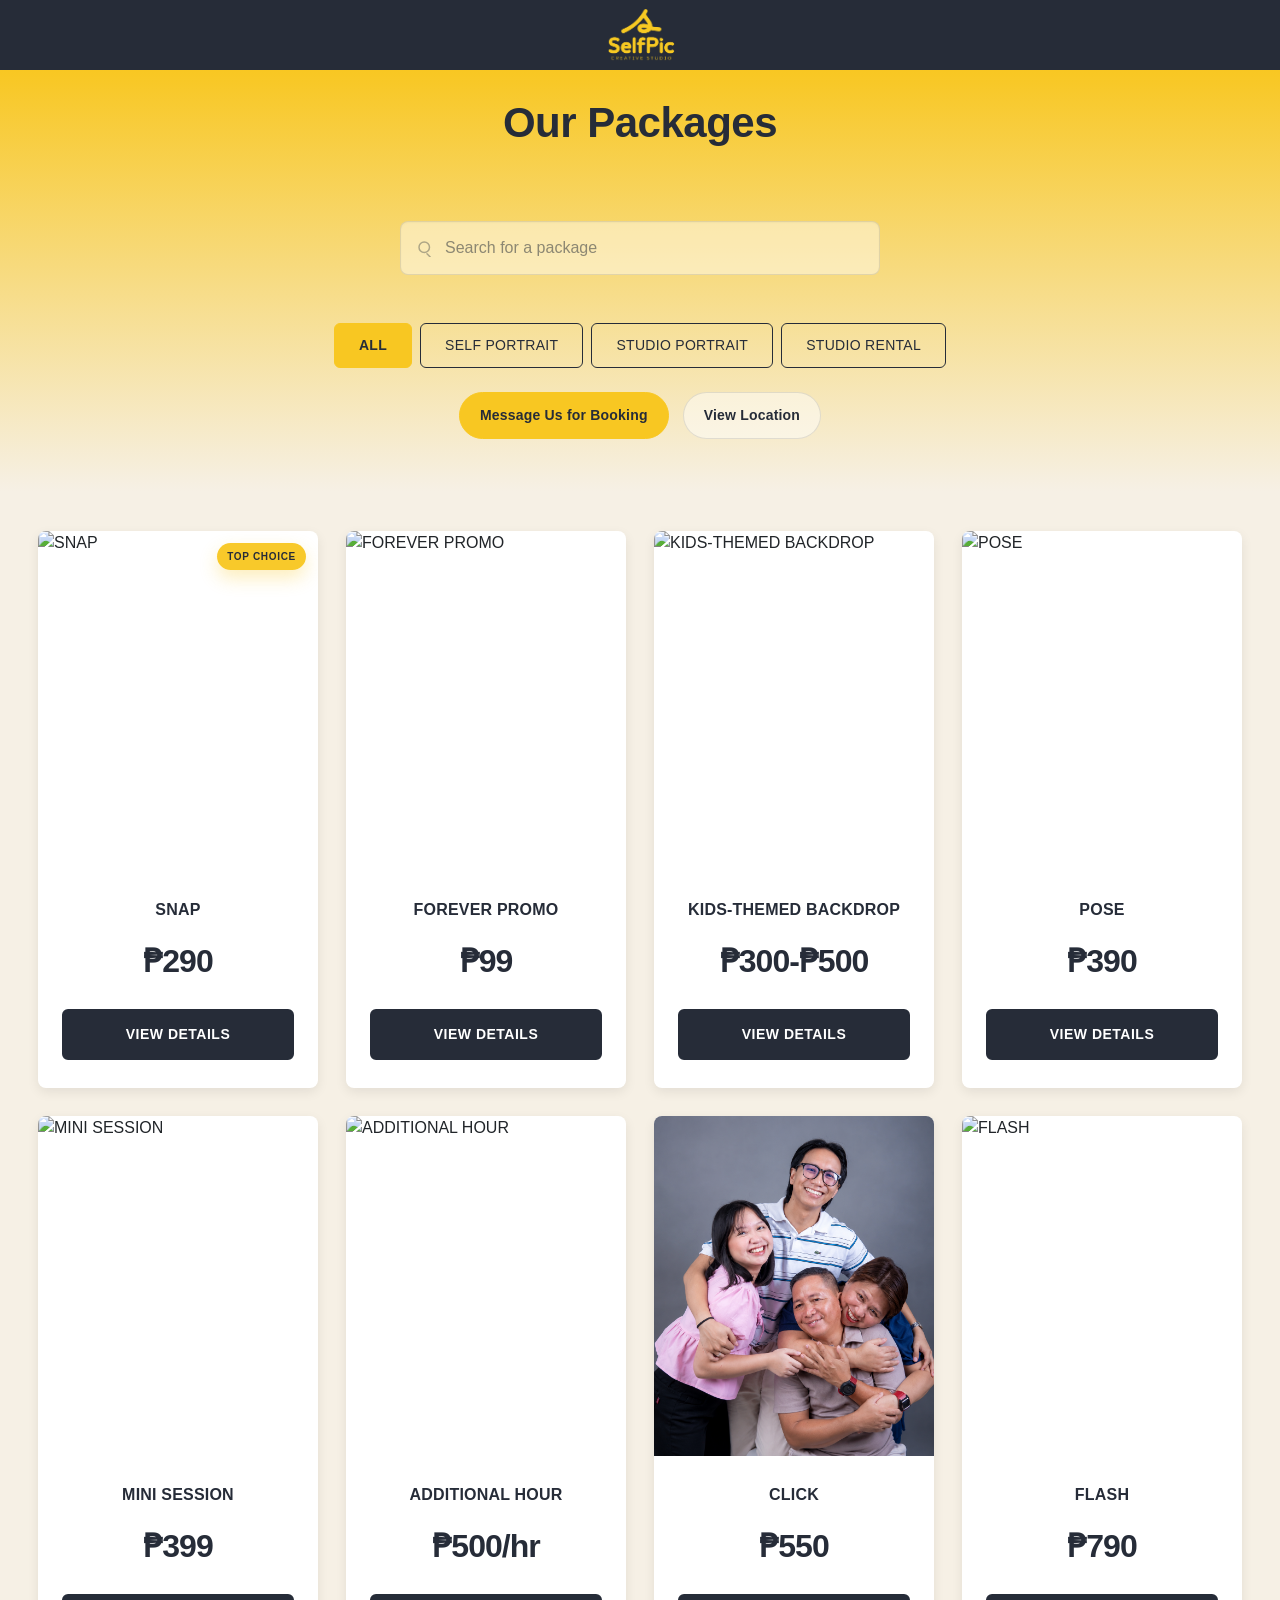
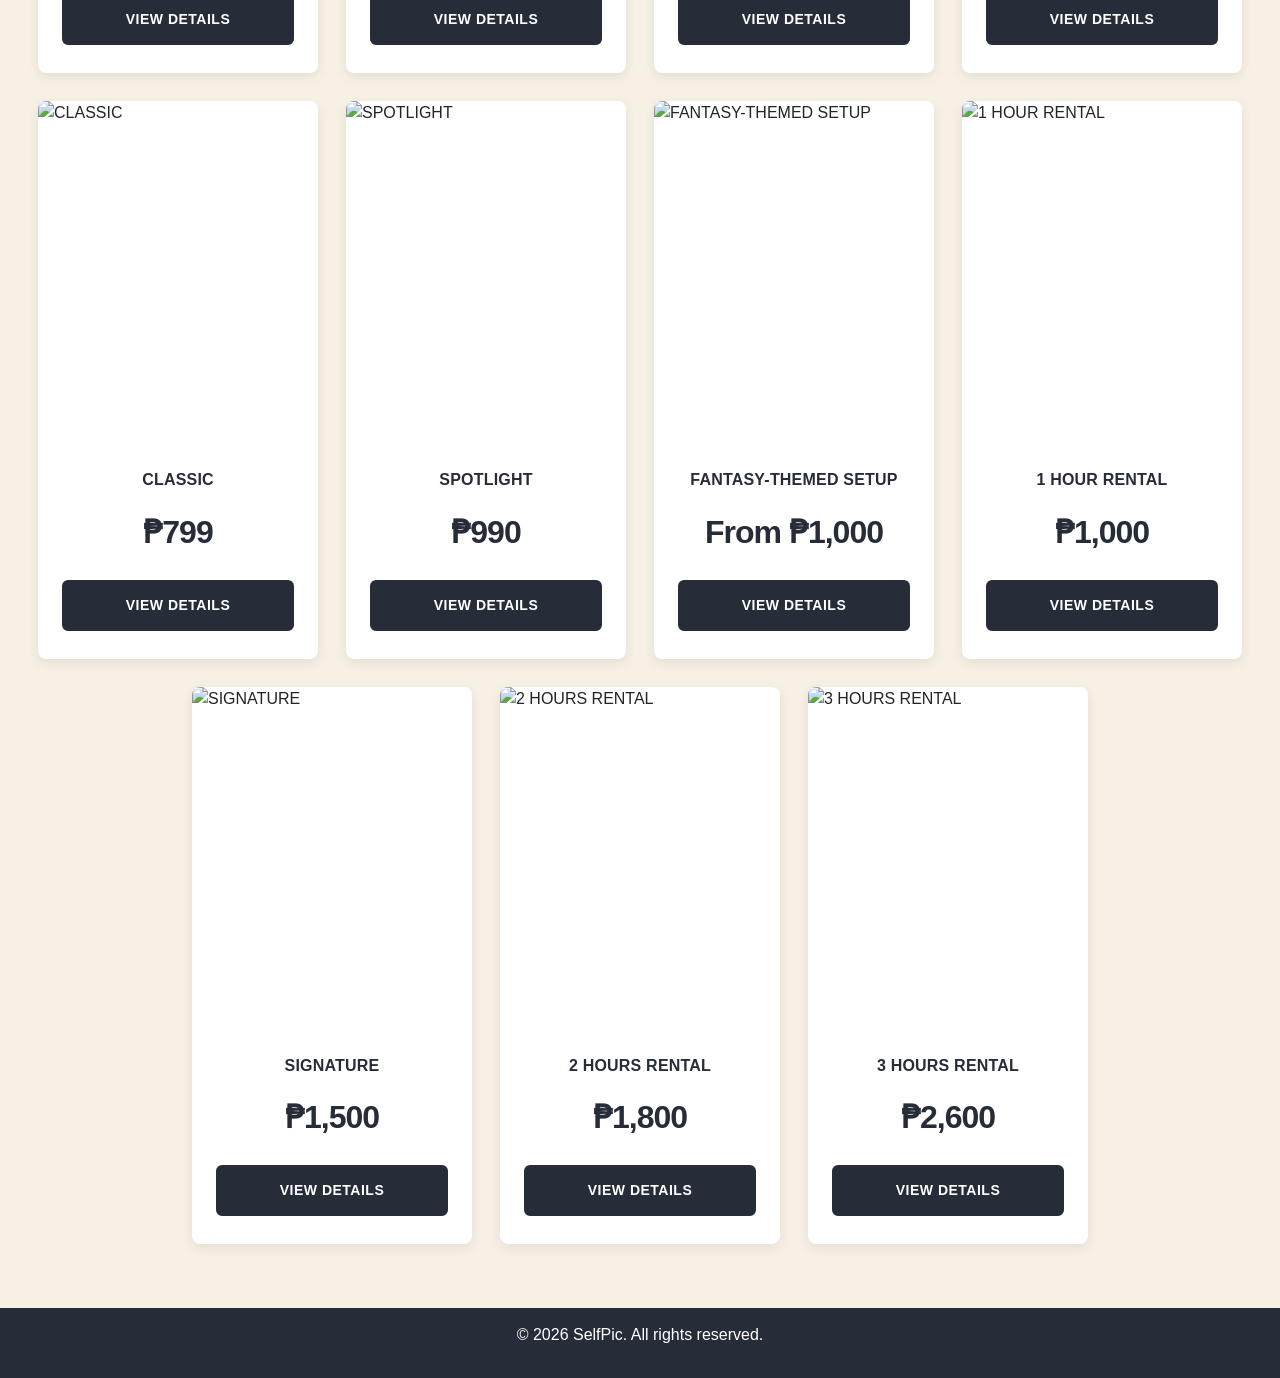
==== index.html @ b55adc79 "linking facebook for message" ====
<!doctype html>
<html lang="en">
  <head>
    <meta charset="utf-8" />
    <meta name="viewport" content="width=device-width, initial-scale=1" />
    <title>SelfPic Packages & Rates</title>
    <link
      href="https://cdn.jsdelivr.net/npm/bootstrap@5.3.8/dist/css/bootstrap.min.css"
      rel="stylesheet"
      integrity="sha384-sRIl4kxILFvY47J16cr9ZwB07vP4J8+LH7qKQnuqkuIAvNWLzeN8tE5YBujZqJLB"
      crossorigin="anonymous"
    />
    <link rel="stylesheet" href="styles.css" />
  </head>
  <body>
    <div class="pricing-page">
      <div class="pricing-header">
        <img src="assets/logo.png" alt="SelfPic" class="header-logo" />
      </div>
      <div class="hero">
        <div>
          <div class="pricing-intro">
            <h1>Our Packages</h1>
            <h4>Find session that's right for you</h4>
          </div>
          <div class="sticky-controls">
            <div class="pricing-search">
              <svg viewBox="0 0 24 24" aria-hidden="true">
                <path
                  d="M11 4a7 7 0 1 1 0 14a7 7 0 0 1 0-14zm8 20l-4.35-4.35"
                />
              </svg>
              <input
                type="text"
                id="searchInput"
                placeholder="Search for a package"
              />
            </div>

            <div class="selection-categories">
              <!-- Desktop category buttons -->
              <div
                class="buttons d-none d-lg-flex justify-content-center gap-2 flex-wrap"
              >
                <button class="category-btn active" data-category="all">
                  ALL
                </button>
                <button class="category-btn" data-category="selfPortrait">
                  Self Portrait
                </button>
                <button class="category-btn" data-category="studioPortrait">
                  Studio Portrait
                </button>
                <button class="category-btn" data-category="studioRental">
                  Studio Rental
                </button>
              </div>
              <!-- Mobile category dropdown -->
              <div class="d-lg-none w-75 mx-auto" style="margin-top: 20px">
                <select
                  class="form-select"
                  id="categorySelect"
                  aria-label="Select category"
                >
                  <option value="all">ALL</option>
                  <option value="selfPortrait">Self Portrait</option>
                  <option value="studioPortrait">Studio Portrait</option>
                  <option value="studioRental">Studio Rental</option>
                </select>
              </div>

              <div class="utility-actions" aria-label="Booking actions">
                <a
                  class="utility-btn utility-btn-primary"
                  href="#"
                  aria-label="Message us for booking"
                  id="bookingBtn"
                >
                  Message Us for Booking
                </a>
                <a
                  class="utility-btn utility-btn-secondary"
                  aria-label="View location"
                  data-bs-dismiss="modal"
                  id="locationBtn"
                >
                  View Location
                </a>
              </div>
            </div>
          </div>
        </div>
      </div>
    </div>

    <div class="container-fluid mt-0 mb-4 p-0">
      <div class="cards-container" id="cardsContainer">
        <article class="card" data-card-id="1" data-category="selfPortrait">
          <span class="popular-badge">Top Choice</span>
          <img
            src="https://www.shutterstock.com/image-photo/powerful-male-lion-stands-proudly-600nw-2630722023.jpg"
            class="card-img-top"
            alt="SNAP"
          />
          <div class="card-body">
            <h5 class="card-title">SNAP</h5>
            <div class="card-price">₱290</div>
            <button class="card-btn" type="button">View Details</button>
            <ul class="card-features d-none">
              <li>15-Minute Session</li>
              <li>1 Person</li>
              <li>Unlimited Shots</li>
              <li>15 Enhanced Digital Copies</li>
              <li>1 Backdrop Color</li>
              <li>Access to Available Props</li>
              <li>1 pc 4R Print</li>
            </ul>
            <div class="card-extra d-none">
              <div class="detail-block">
                <h6>Add-ons</h6>
                <ul>
                  <li>Additional 10 Minutes — ₱100</li>
                  <li>Additional Person — ₱100 per person</li>
                  <li>Additional Backdrop Color — ₱150</li>
                  <li>Studio Creative Set-up — ₱200</li>
                </ul>
              </div>
              <div class="detail-block">
                <h6>Take All Enhanced Digital Copies</h6>
                <ul>
                  <li>50–100 Photos — ₱200</li>
                  <li>101–200 Photos — ₱300</li>
                  <li>201–300 Photos — ₱400</li>
                  <li>300+ Photos — ₱500</li>
                </ul>
              </div>
            </div>
          </div>
        </article>
        <article class="card" data-card-id="2" data-category="selfPortrait">
          <img src="assets/POSE.jpg" class="card-img-top" alt="POSE" />
          <div class="card-body">
            <h5 class="card-title">POSE</h5>
            <div class="card-price">₱390</div>
            <button class="card-btn" type="button">View Details</button>
            <ul class="card-features d-none">
              <li>15-Minute Session</li>
              <li>1–2 Persons</li>
              <li>Unlimited Shots</li>
              <li>15 Enhanced Digital Copies</li>
              <li>1 Backdrop Color</li>
              <li>Access to Available Props</li>
              <li>2 pcs 4R Prints</li>
            </ul>
            <div class="card-extra d-none">
              <div class="detail-block">
                <h6>Add-ons</h6>
                <ul>
                  <li>Additional 10 Minutes — ₱100</li>
                  <li>Additional Person — ₱100 per person</li>
                  <li>Additional Backdrop Color — ₱150</li>
                  <li>Studio Creative Set-up — ₱200</li>
                </ul>
              </div>
              <div class="detail-block">
                <h6>Take All Enhanced Digital Copies</h6>
                <ul>
                  <li>50–100 Photos — ₱200</li>
                  <li>101–200 Photos — ₱300</li>
                  <li>201–300 Photos — ₱400</li>
                  <li>300+ Photos — ₱500</li>
                </ul>
              </div>
            </div>
          </div>
        </article>
        <article class="card" data-card-id="3" data-category="selfPortrait">
          <img src="assets/CLICK.png" class="card-img-top" alt="CLICK" />
          <div class="card-body">
            <h5 class="card-title">CLICK</h5>
            <div class="card-price">₱550</div>
            <button class="card-btn" type="button">View Details</button>
            <ul class="card-features d-none">
              <li>15-Minute Session</li>
              <li>3–4 Persons</li>
              <li>Unlimited Shots</li>
              <li>20 Enhanced Digital Copies</li>
              <li>1 Backdrop Color</li>
              <li>Access to Available Props</li>
              <li>2 pcs 4R Prints</li>
            </ul>
            <div class="card-extra d-none">
              <div class="detail-block">
                <h6>Add-ons</h6>
                <ul>
                  <li>Additional 10 Minutes — ₱100</li>
                  <li>Additional Person — ₱100 per person</li>
                  <li>Additional Backdrop Color — ₱150</li>
                  <li>Studio Creative Set-up — ₱200</li>
                </ul>
              </div>
              <div class="detail-block">
                <h6>Take All Enhanced Digital Copies</h6>
                <ul>
                  <li>50–100 Photos — ₱200</li>
                  <li>101–200 Photos — ₱300</li>
                  <li>201–300 Photos — ₱400</li>
                  <li>300+ Photos — ₱500</li>
                </ul>
              </div>
            </div>
          </div>
        </article>
        <article class="card" data-card-id="4" data-category="selfPortrait">
          <img src="assets/FLASH.jpg" class="card-img-top" alt="FLASH" />
          <div class="card-body">
            <h5 class="card-title">FLASH</h5>
            <div class="card-price">₱790</div>
            <button class="card-btn" type="button">View Details</button>
            <ul class="card-features d-none">
              <li>30-Minute Session</li>
              <li>5–6 Persons</li>
              <li>Unlimited Shots</li>
              <li>30 Enhanced Digital Copies</li>
              <li>1 Backdrop Color</li>
              <li>Access to Available Props</li>
              <li>4 pcs 4R Prints</li>
            </ul>
            <div class="card-extra d-none">
              <div class="detail-block">
                <h6>Add-ons</h6>
                <ul>
                  <li>Additional 10 Minutes — ₱100</li>
                  <li>Additional Person — ₱100 per person</li>
                  <li>Additional Backdrop Color — ₱150</li>
                  <li>Studio Creative Set-up — ₱200</li>
                </ul>
              </div>
              <div class="detail-block">
                <h6>Take All Enhanced Digital Copies</h6>
                <ul>
                  <li>50–100 Photos — ₱200</li>
                  <li>101–200 Photos — ₱300</li>
                  <li>201–300 Photos — ₱400</li>
                  <li>300+ Photos — ₱500</li>
                </ul>
              </div>
            </div>
          </div>
        </article>
        <article class="card" data-card-id="5" data-category="selfPortrait">
          <img
            src="assets/SPOTLIGHT.jpg"
            class="card-img-top"
            alt="SPOTLIGHT"
          />
          <div class="card-body">
            <h5 class="card-title">SPOTLIGHT</h5>
            <div class="card-price">₱990</div>
            <button class="card-btn" type="button">View Details</button>
            <ul class="card-features d-none">
              <li>30-Minute Session</li>
              <li>7–10 Persons</li>
              <li>Unlimited Shots</li>
              <li>30 Enhanced Digital Copies</li>
              <li>1 Backdrop Color</li>
              <li>Access to Available Props</li>
              <li>4 pcs 4R Prints</li>
            </ul>
            <div class="card-extra d-none">
              <div class="detail-block">
                <h6>Add-ons</h6>
                <ul>
                  <li>Additional 10 Minutes — ₱100</li>
                  <li>Additional Person — ₱100 per person</li>
                  <li>Additional Backdrop Color — ₱150</li>
                  <li>Studio Creative Set-up — ₱200</li>
                </ul>
              </div>
              <div class="detail-block">
                <h6>Take All Enhanced Digital Copies</h6>
                <ul>
                  <li>50–100 Photos — ₱200</li>
                  <li>101–200 Photos — ₱300</li>
                  <li>201–300 Photos — ₱400</li>
                  <li>300+ Photos — ₱500</li>
                </ul>
              </div>
            </div>
          </div>
        </article>
        <article class="card" data-card-id="6" data-category="selfPortrait">
          <img
            src="assets/FOREVERPROMO.jpg"
            class="card-img-top"
            alt="FOREVER PROMO"
          />
          <div class="card-body">
            <h5 class="card-title">FOREVER PROMO</h5>
            <div class="card-price">₱99</div>
            <button class="card-btn" type="button">View Details</button>
            <ul class="card-features d-none">
              <li>5-Minute Photo Session</li>
              <li>1 Person Only</li>
              <li>5 Enhanced Digital Copies</li>
              <li>Session time may be combined with friends.</li>
            </ul>
            <div class="card-extra d-none">
              <div class="detail-block">
                <h6>Take All Enhanced Photos (Forever Promo)</h6>
                <ul>
                  <li>1–2 Persons — ₱100</li>
                  <li>3–4 Persons — ₱200</li>
                  <li>5–7 Persons — ₱300</li>
                  <li>8–10 Persons — ₱500</li>
                </ul>
              </div>
            </div>
          </div>
        </article>
        <article class="card" data-card-id="7" data-category="studioPortrait">
          <img src="assets/MINI3.jpg" class="card-img-top" alt="MINI SESSION" />
          <div class="card-body">
            <h5 class="card-title">MINI SESSION</h5>
            <div class="card-price">₱399</div>
            <button class="card-btn" type="button">View Details</button>
            <ul class="card-features d-none">
              <li>30-Minute Studio Session</li>
              <li>Up to 3 Persons</li>
              <li>Professional Photographer</li>
              <li>15 Enhanced Digital Photos</li>
              <li>1 Plain Backdrop Color</li>
              <li>(Themed backdrops available for kids.)</li>
              <li>2 pcs 4R Prints</li>
            </ul>
            <div class="card-extra d-none">
              <div class="detail-block">
                <h6>Add-ons</h6>
                <ul>
                  <li>Additional Person — ₱100/person</li>
                  <li>Additional 10 Minutes — ₱200</li>
                  <li>Additional Plain Backdrop — ₱100</li>
                </ul>
              </div>
              <div class="detail-block">
                <h6>Take All Enhanced Digital Copies</h6>
                <ul>
                  <li>Mini Session - 200</li>
                  <li>Classic Session — ₱300</li>
                  <li>Signature Session — ₱500</li>
                  <li>
                    All enhanced digital copies will be delivered via Google
                    Drive.
                  </li>
                </ul>
              </div>
            </div>
          </div>
        </article>
        <article class="card" data-card-id="8" data-category="studioPortrait">
          <img src="assets/CLASSIC.jpg" class="card-img-top" alt="CLASSIC" />
          <div class="card-body">
            <h5 class="card-title">CLASSIC</h5>
            <div class="card-price">₱799</div>
            <button class="card-btn" type="button">View Details</button>
            <ul class="card-features d-none">
              <li>30-Minute Studio Session</li>
              <li>Up to 5 Persons</li>
              <li>Professional Photographer</li>
              <li>30 Enhanced Digital Photos</li>
              <li>1 Plain Backdrop Color</li>
              <li>(Themed backdrops available for kids.)</li>
              <li>2 pcs 4R Prints</li>
            </ul>
            <div class="card-extra d-none">
              <div class="detail-block">
                <h6>Add-ons</h6>
                <ul>
                  <li>Additional Person — ₱100/person</li>
                  <li>Additional 10 Minutes — ₱200</li>
                  <li>Additional Plain Backdrop — ₱100</li>
                </ul>
              </div>
              <div class="detail-block">
                <h6>Take All Enhanced Digital Copies</h6>
                <ul>
                  <li>Mini Session - 200</li>
                  <li>Classic Session — ₱300</li>
                  <li>Signature Session — ₱500</li>
                  <li>
                    All enhanced digital copies will be delivered via Google
                    Drive.
                  </li>
                </ul>
              </div>
            </div>
          </div>
        </article>
        <article class="card" data-card-id="9" data-category="studioPortrait">
          <img
            src="assets/SIGNATURE.jpg"
            class="card-img-top"
            alt="SIGNATURE"
          />
          <div class="card-body">
            <h5 class="card-title">SIGNATURE</h5>
            <div class="card-price">₱1,500</div>
            <button class="card-btn" type="button">View Details</button>
            <ul class="card-features d-none">
              <li>60-Minute Studio Session</li>
              <li>Up to 10 Persons</li>
              <li>Professional Photographer</li>
              <li>50 Enhanced Digital Photos</li>
              <li>1 Plain Backdrop Color</li>
              <li>4 pcs 4R Prints</li>
            </ul>
            <div class="card-extra d-none">
              <div class="detail-block">
                <h6>Add-ons</h6>
                <ul>
                  <li>Additional Person — ₱100/person</li>
                  <li>Additional 10 Minutes — ₱200</li>
                  <li>Additional Plain Backdrop — ₱100</li>
                </ul>
              </div>
              <div class="detail-block">
                <h6>Take All Enhanced Digital Copies</h6>
                <ul>
                  <li>Mini Session - 200</li>
                  <li>Classic Session — ₱300</li>
                  <li>Signature Session — ₱500</li>
                  <li>
                    All enhanced digital copies will be delivered via Google
                    Drive.
                  </li>
                </ul>
              </div>
            </div>
          </div>
        </article>
        <article class="card" data-card-id="10" data-category="studioPortrait">
          <img
            src="assets/KIDDIE2.jpg"
            class="card-img-top"
            alt="KIDS-THEMED BACKDROP"
          />
          <div class="card-body">
            <h5 class="card-title">KIDS-THEMED BACKDROP</h5>
            <div class="card-price">₱300-₱500</div>
            <button class="card-btn" type="button">View Details</button>
            <ul class="card-features d-none">
              <li>Creative themed setup</li>
              <li>Perfect for kids</li>
              <li>Reservation required</li>
              <li>1-2 weeks notice needed</li>
              <li>Elevate your session</li>
            </ul>
            <div class="card-extra d-none">
              <div class="detail-block">
                <h6>CREATIVE SETUPS</h6>
                <ul>
                  <li>Reservation required 1–2 weeks before your session.</li>
                </ul>
              </div>
              <div class="detail-block">
                <h6>PHOTO DELIVERY</h6>
                <ul>
                  <li>Mini &amp; Classic Sessions: 1–2 Days</li>
                  <li>Rush photo delivery is not available.</li>
                </ul>
              </div>
            </div>
          </div>
        </article>
        <article class="card" data-card-id="11" data-category="studioPortrait">
          <img
            src="assets/fantasy.jpg"
            class="card-img-top"
            alt="FANTASY-THEMED SETUP"
          />
          <div class="card-body">
            <h5 class="card-title">FANTASY-THEMED SETUP</h5>
            <div class="card-price">From ₱1,000</div>
            <button class="card-btn" type="button">View Details</button>
            <ul class="card-features d-none">
              <li>Custom creative setup</li>
              <li>Bring your mood board</li>
              <li>Professional styling</li>
              <li>Bring your vision to life</li>
            </ul>
            <div class="card-extra d-none">
              <div class="detail-block">
                <h6>CREATIVE SETUPS</h6>
                <ul>
                  <li>
                    Send us your inspiration or mood board, and we'll help bring
                    your vision to life.
                  </li>
                  <li>
                    Hair &amp; Makeup Artist (HMUA) recommendations are
                    available upon request.
                  </li>
                </ul>
              </div>
              <div class="detail-block">
                <h6>PHOTO DELIVERY</h6>
                <ul>
                  <li>Signature Session: 2–3 Days</li>
                  <li>Rush photo delivery is not available.</li>
                </ul>
              </div>
            </div>
          </div>
        </article>
        <article class="card" data-card-id="12" data-category="studioRental">
          <img
            src="https://www.shutterstock.com/image-photo/powerful-male-lion-stands-proudly-600nw-2630722023.jpg"
            class="card-img-top"
            alt="1 HOUR RENTAL"
          />
          <div class="card-body">
            <h5 class="card-title">1 HOUR RENTAL</h5>
            <div class="card-price">₱1,000</div>
            <button class="card-btn" type="button">View Details</button>
            <ul class="card-features d-none">
              <li>Camera included</li>
              <li>Basic Studio Lights</li>
              <li>Available Props</li>
              <li>Plain Backdrops</li>
              <li>Perfect for beginners</li>
            </ul>
          </div>
        </article>
        <article class="card" data-card-id="13" data-category="studioRental">
          <img
            src="https://www.shutterstock.com/image-photo/powerful-male-lion-stands-proudly-600nw-2630722023.jpg"
            class="card-img-top"
            alt="2 HOURS RENTAL"
          />
          <div class="card-body">
            <h5 class="card-title">2 HOURS RENTAL</h5>
            <div class="card-price">₱1,800</div>
            <button class="card-btn" type="button">View Details</button>
            <ul class="card-features d-none">
              <li>Camera included</li>
              <li>Basic Studio Lights</li>
              <li>Available Props</li>
              <li>Plain Backdrops</li>
              <li>Extended time</li>
            </ul>
          </div>
        </article>
        <article class="card" data-card-id="14" data-category="studioRental">
          <img
            src="https://www.shutterstock.com/image-photo/powerful-male-lion-stands-proudly-600nw-2630722023.jpg"
            class="card-img-top"
            alt="3 HOURS RENTAL"
          />
          <div class="card-body">
            <h5 class="card-title">3 HOURS RENTAL</h5>
            <div class="card-price">₱2,600</div>
            <button class="card-btn" type="button">View Details</button>
            <ul class="card-features d-none">
              <li>Camera included</li>
              <li>Basic Studio Lights</li>
              <li>Available Props</li>
              <li>Plain Backdrops</li>
              <li>Maximum flexibility</li>
            </ul>
          </div>
        </article>
        <article class="card" data-card-id="15" data-category="studioRental">
          <img
            src="https://www.shutterstock.com/image-photo/powerful-male-lion-stands-proudly-600nw-2630722023.jpg"
            class="card-img-top"
            alt="ADDITIONAL HOUR"
          />
          <div class="card-body">
            <h5 class="card-title">ADDITIONAL HOUR</h5>
            <div class="card-price">₱500/hr</div>
            <button class="card-btn" type="button">View Details</button>
            <ul class="card-features d-none">
              <li>Add more time</li>
              <li>Camera included</li>
              <li>Studio Lights</li>
              <li>Props &amp; Backdrops</li>
              <li>Per hour rate</li>
            </ul>
          </div>
        </article>
      </div>
      <div class="no-results" id="noResults" style="display: none">
        No packages found matching your search.
      </div>
    </div>

    <!-- Details Modal -->
    <div class="modal fade" id="detailsModal" tabindex="-1">
      <div
        class="modal-dialog modal-xl modal-dialog-centered modal-fullscreen-sm-down"
      >
        <div class="modal-content">
          <div class="modal-header">
            <h5 class="modal-title" id="modalTitle"></h5>
          </div>
          <div class="modal-body">
            <div class="details-price" id="modalPrice"></div>
            <div class="detail-block">
              <h6>Package Includes:</h6>
              <ul id="modalFeatures"></ul>
            </div>
            <div id="modalAdditionalInfo" class="details-extra"></div>
          </div>
          <div class="modal-footer">
            <button
              type="button"
              class="btn btn-secondary modal-close-btn"
              data-bs-dismiss="modal"
            >
              Close
            </button>
          </div>
        </div>
      </div>
    </div>

    <!-- Booking Important Modal -->
    <div class="modal fade" id="bookingImportantModal" tabindex="-1">
      <div class="modal-dialog modal-dialog-centered">
        <div class="modal-content">
          <div class="modal-header">
            <h5 class="modal-title">IMPORTANT NOTICE</h5>
          </div>
          <div class="modal-body">
            <div id="bookingImportantText" class="important-message"></div>
          </div>
          <div class="modal-footer">
            <button
              type="button"
              class="btn btn-secondary modal-close-btn"
              data-bs-dismiss="modal"
              id="bookingContinueBtn"
            >
              Continue
            </button>
          </div>
        </div>
      </div>
    </div>
    <div class="d-none" id="bookingMessages">
      <div
        data-booking-category="selfPortrait"
        data-booking-label="Self Portrait"
      >
        <ul>
          <li>
            All digital photos are professionally enhanced using Adobe
            Lightroom.
          </li>
          <li>
            Photos will be delivered via Google Drive on the same day, no later
            than 10:00 PM.
          </li>
          <li>
            Rush Release: Add ₱200 for expedited photo delivery (subject to
            availability).
          </li>
        </ul>
      </div>
      <div
        data-booking-category="studioPortrait"
        data-booking-label="Studio Portrait"
      >
        <ul>
          <li>
            All enhanced digital copies will be delivered via Google Drive (1-2
            Days).
          </li>
        </ul>
      </div>
      <div
        data-booking-category="studioRental"
        data-booking-label="Studio Rental"
      >
        <ul>
          <li>
            Please bring your own USB flash drive for the transfer of your soft
            copies after the session.
          </li>
          <li>
            Ensure your flash drive has enough available storage before your
            scheduled rental.
          </li>
        </ul>
      </div>
    </div>
    <footer
      class="footer"
      style="background-color: #262c38; padding: 15px; margin-top: 10px"
    >
      <div class="container text-center text-white">
        <p>&copy; 2026 SelfPic. All rights reserved.</p>
      </div>
    </footer>
    <script
      src="https://cdn.jsdelivr.net/npm/bootstrap@5.3.8/dist/js/bootstrap.bundle.min.js"
      integrity="sha384-FKyoEForCGlyvwx9Hj09JcYn3nv7wiPVlz7YYwJrWVcXK/BmnVDxM+D2scQbITxI"
      crossorigin="anonymous"
    ></script>
    <script src="script.js"></script>
  </body>
</html>
---- styles.css ----
* {
  font-family: "Promo test", sans-serif;
}

body {
  background-color: #f6f0e5;
  color: #262c38;
  animation: pageLoad 0.8s ease-out;
}

@keyframes pageLoad {
  from {
    opacity: 0;
    transform: translateY(10px);
  }

  to {
    opacity: 1;
    transform: translateY(0);
  }
}

/* ================== HEADER ================== */

.header-logo {
  height: 70px;
  width: auto;
  display: block;
  margin: 0 auto;
}
.pricing-header {
  background-color: #262c38;
  color: white;
  text-align: center;
  font-size: 24px;
  font-weight: 600;
  letter-spacing: 0.5px;
  box-shadow: 0 2px 8px rgba(0, 0, 0, 0.08);
  animation: fadeDown 0.7s ease-out;
}

.pricing-header span {
  color: #f8c722;
  font-weight: 700;
}

/* ================== HERO SECTION ================== */
.hero {
  background: linear-gradient(to bottom, #f8c722 0%, #f6f0e5 100%);
  padding: 28px 20px 52px;
}

.hero > div {
  width: 100%;
  max-width: 1100px;
  margin-inline: auto;
}

/* ================== PRICING INTRO ================== */
.pricing-intro {
  text-align: center;
  margin-bottom: 34px;
  animation: fadeUp 0.7s ease-out 0.15s both;
}

.pricing-intro h1 {
  font-size: 42px;
  font-weight: 700;
  color: #262c38;
  margin-bottom: 12px;
  letter-spacing: -0.5px;
}

.pricing-intro h4 {
  font-size: 16px;
  font-weight: 400;
  color: #666;
  letter-spacing: 0.3px;
  margin: 0;
  display: inline-block;
  overflow: hidden;
  white-space: nowrap;
  width: 0;
  animation: typing 7s steps(34, end) 0.85s infinite;
}

@keyframes typing {
  0% {
    width: 0;
  }
  40% {
    width: 100%;
  }
  70% {
    width: 100%;
  }
  100% {
    width: 0;
  }
}

/* ================== SEARCH BAR ================== */
.sticky-controls {
  position: sticky;
  top: 0;
  z-index: 20;
  background: transparent;
  backdrop-filter: none;
  -webkit-backdrop-filter: none;
  padding: 0;
}

.pricing-search {
  max-width: 480px;
  margin: 0 auto 48px;
  display: flex;
  justify-content: center;
  position: relative;
  width: 100%;
}

.pricing-search input {
  width: 100%;
  box-sizing: border-box;
  padding: 14px 20px 14px 44px;
  font-size: 16px;
  border: 1px solid rgba(38, 44, 56, 0.12);
  border-radius: 8px;
  background: rgba(255, 255, 255, 0.45);
  color: #262c38;
  transition: all 200ms ease;
  box-shadow: inset 0 1px 2px rgba(38, 44, 56, 0.04);
}

.pricing-search svg {
  position: absolute;
  left: 16px;
  top: 50%;
  transform: translateY(-50%);
  width: 18px;
  height: 18px;
  color: rgba(38, 44, 56, 0.45);
  pointer-events: none;
  opacity: 0.8;
}

.pricing-search svg path {
  stroke: currentColor;
  fill: none;
  stroke-width: 2;
  stroke-linecap: round;
  stroke-linejoin: round;
}

.pricing-search input::placeholder {
  color: rgba(38, 44, 56, 0.52);
}

.pricing-search input:focus {
  outline: none;
  border-color: #f8c722;
  box-shadow: 0 2px 8px rgba(248, 199, 34, 0.15);
  background-color: #fffbf3;
}

/* ================== CATEGORY NAVIGATION ================== */
.selection-categories {
  margin-top: 0;
  display: flex;
  flex-direction: column;
  align-items: center;
}

.buttons {
  display: flex;
  gap: 12px;
  flex-wrap: wrap;
  justify-content: center;
  width: fit-content;
}

.category-btn {
  padding: 11px 24px;
  border: 1.5px solid #262c38;
  background-color: transparent;
  color: #262c38;
  border-radius: 6px;
  cursor: pointer;
  transition: all 200ms ease;
  font-weight: 500;
  font-size: 14px;
  letter-spacing: 0.3px;
  text-transform: uppercase;
}

.category-btn:hover {
  background-color: #f8c722;
  border-color: #f8c722;
  color: #262c38;
}

.category-btn.active {
  background-color: #f8c722;
  border-color: #f8c722;
  color: #262c38;
  font-weight: 600;
}

.utility-actions {
  display: flex;
  justify-content: center;
  gap: 14px;
  flex-wrap: wrap;
  margin-top: 24px;
}

.utility-btn {
  display: inline-flex;
  align-items: center;
  justify-content: center;
  min-height: 46px;
  padding: 12px 20px;
  border-radius: 999px;
  border: 1px solid rgba(38, 44, 56, 0.12);
  font-size: 14px;
  font-weight: 600;
  letter-spacing: 0.2px;
  text-decoration: none;
  transition: all 200ms ease;
}

.utility-btn:hover {
  transform: translateY(-2px);
  box-shadow: 0 10px 18px rgba(38, 44, 56, 0.08);
}

.utility-btn-primary {
  background-color: #f8c722;
  color: #262c38;
  border-color: #f8c722;
}

.utility-btn-secondary {
  background-color: rgba(255, 255, 255, 0.48);
  color: #262c38;
}

/* Mobile dropdown */
.form-select {
  padding: 12px 16px;
  border: 1.5px solid #262c38;
  border-radius: 6px;
  background-color: white;
  color: #262c38;
  font-weight: 500;
  font-size: 14px;
  cursor: pointer;
  transition: all 200ms ease;
}

.form-select:focus {
  outline: none;
  border-color: #f8c722;
  box-shadow: 0 2px 8px rgba(248, 199, 34, 0.15);
}

/* ================== CARDS CONTAINER ================== */
.cards-container {
  display: flex;
  justify-content: center;
  flex-wrap: wrap;
  gap: 28px;
  padding: 40px 20px;
  scroll-snap-type: x proximity;
}

.cards-container.filtered-single {
  justify-content: center;
}

/* ================== CARDS ================== */
.card {
  position: relative;
  width: 280px;
  background-color: white;
  border: none;
  border-radius: 8px;
  overflow: hidden;
  box-shadow: 0 4px 12px rgba(0, 0, 0, 0.08);
  transition: all 300ms cubic-bezier(0.4, 0, 0.2, 1);
  display: flex;
  flex-direction: column;
  scroll-snap-align: start;
}

.popular-badge {
  position: absolute;
  top: 12px;
  right: 12px;
  z-index: 2;
  display: inline-flex;
  align-items: center;
  justify-content: center;
  padding: 6px 10px;
  border-radius: 999px;
  background: rgba(248, 199, 34, 0.96);
  color: #262c38;
  font-size: 10px;
  font-weight: 700;
  letter-spacing: 0.7px;
  text-transform: uppercase;
  box-shadow: 0 8px 18px rgba(248, 199, 34, 0.3);
}

.card:hover {
  transform: translateY(-8px);
  box-shadow: 0 12px 24px rgba(0, 0, 0, 0.12);
}

.card-img-top {
  width: 100%;
  height: 340px;
  object-fit: cover;
  display: block;
  transition: transform 300ms ease;
}

.card:hover .card-img-top {
  transform: scale(1.03);
}

.card-body {
  padding: 28px 24px;
  display: flex;
  flex-direction: column;
  flex-grow: 1;
}

.card-title {
  text-align: center;
  font-weight: 600;
  font-size: 16px;
  color: #262c38;
  margin-bottom: 16px;
  line-height: 1.4;
  letter-spacing: 0.2px;
}

.card-price {
  text-align: center;
  color: #262c38;
  font-size: 32px;
  font-weight: 700;
  margin-bottom: 24px;
  letter-spacing: -1px;
}

.card-btn {
  background-color: #262c38;
  border: 2px solid #262c38;
  color: white;
  padding: 13px 24px;
  border-radius: 6px;
  cursor: pointer;
  font-weight: 600;
  font-size: 14px;
  transition: all 200ms ease;
  margin-top: auto;
  text-transform: uppercase;
  letter-spacing: 0.5px;
}

.card-btn:hover {
  background-color: #f8c722;
  border-color: #f8c722;
  color: #262c38;
  transform: translateY(-2px);
}

.card-btn:active {
  transform: translateY(0);
}

/* ================== NO RESULTS ================== */
.no-results {
  text-align: center;
  padding: 80px 20px;
  font-size: 18px;
  color: #999;
  width: 100%;
}

/* ================== MODAL STYLES ================== */
.modal-header {
  background-color: #262c38;
  border-bottom: 2px solid #f8c722;
  padding: 24px;
}

.modal-title {
  color: white;
  font-weight: 700;
  font-size: 24px;
  letter-spacing: -0.5px;
}

.btn-close-white {
  filter: brightness(0) invert(1);
}

.modal-body {
  max-height: 60vh;
  overflow-y: auto;
  padding: 32px;
  background-color: #fcf7e7;
}

.detail-block {
  margin-top: 20px;
}

.detail-block:first-of-type {
  margin-top: 0;
}

.modal-body ul {
  list-style-type: none;
  padding-left: 0;
  margin: 0;
}

.modal-body li {
  margin-bottom: 12px;
  padding-left: 20px;
  position: relative;
  color: #333;
  line-height: 1.6;
}

.modal-body li:before {
  content: "•";
  position: absolute;
  left: 0;
  color: #f8c722;
  font-weight: 700;
  font-size: 18px;
}

.details-price {
  color: #262c38;
  font-size: 36px;
  font-weight: 700;
  margin: 0 0 24px 0;
  letter-spacing: -1px;
}

.details-extra {
  display: grid;
  gap: 18px;
  margin-top: 26px;
}

.modal-body h6 {
  color: #262c38;
  font-weight: 700;
  font-size: 14px;
  text-transform: uppercase;
  letter-spacing: 0.5px;
  margin: 0 0 16px 0;
}

.modal-footer {
  background-color: white;
  border-top: 1px solid #e0d5c0;
  padding: 20px;
  display: flex;
  justify-content: center;
  align-items: center;
}

.important-message {
  padding: 8px 0;
}

.important-box {
  background: rgba(248, 199, 34, 0.09);
  border: 1px solid rgba(248, 199, 34, 0.35);
  border-radius: 12px;
  padding: 20px 18px;
  margin-bottom: 16px;
}

.important-box:last-child {
  margin-bottom: 0;
}

.important-title {
  color: #262c38;
  font-size: 14px;
  font-weight: 700;
  letter-spacing: 0.5px;
  text-transform: uppercase;
  margin-bottom: 12px;
}

.important-category {
  color: #262c38;
  font-size: 15px;
  font-weight: 700;
  margin-bottom: 12px;
}

.important-box ul {
  list-style-type: none;
  padding-left: 0;
  margin: 0;
}

.important-box li {
  position: relative;
  padding-left: 18px;
  color: #262c38;
  line-height: 1.7;
  margin-bottom: 10px;
}

.important-box li:last-child {
  margin-bottom: 0;
}

.important-box li::before {
  content: "•";
  position: absolute;
  left: 0;
  color: #f8c722;
  font-weight: 700;
  font-size: 18px;
}

.modal-close-btn {
  width: 100%;
  max-width: 100%;
  padding: 14px 24px;
  border-radius: 8px;
  font-weight: 600;
  min-height: 52px;
}

@media (max-width: 767px) {
  .modal-footer {
    padding: 16px;
  }

  .modal-close-btn {
    width: 100%;
    min-height: 54px;
    font-size: 1rem;
  }
}

.btn-secondary {
  background-color: #262c38;
  border-color: #262c38;
  font-weight: 600;
}

.btn-secondary:hover {
  background-color: #f8c722;
  border-color: #f8c722;
  color: #262c38;
}

.modal-dialog {
  max-width: 1100px;
}

@media (max-width: 767px) {
  .modal-dialog {
    margin: 0;
    max-width: 100%;
    width: 100%;
    height: 100%;
  }

  .modal-content {
    border-radius: 0;
    min-height: 100vh;
  }

  .modal-footer {
    padding-bottom: 24px;
  }
}

/* ================== Smooth animation  ================== */
@keyframes fadeDown {
  from {
    opacity: 0;
    transform: translateY(-15px);
  }

  to {
    opacity: 1;
    transform: translateY(0);
  }
}

@keyframes fadeUp {
  from {
    opacity: 0;
    transform: translateY(20px);
  }

  to {
    opacity: 1;
    transform: translateY(0);
  }
}

/* ================== RESPONSIVE DESIGN ================== */
@media (max-width: 1200px) {
  .card {
    width: 280px;
  }

  .pricing-intro h1 {
    font-size: 36px;
  }
}

@media (max-width: 991px) {
  .hero {
    padding: 28px 20px 52px;
  }

  .pricing-intro h1 {
    font-size: 32px;
  }

  .buttons {
    display: none;
  }

  .card {
    width: 100%;
    max-width: 300px;
    flex-shrink: 0;
    scroll-snap-align: start;
  }

  .cards-container {
    gap: 24px;
    padding: 32px 16px;
    overflow-x: auto;
    overflow-y: hidden;
    scroll-behavior: smooth;
    -webkit-overflow-scrolling: touch;
    justify-content: flex-start;
    width: 100%;
    flex-wrap: nowrap;
    scroll-snap-type: x proximity;
  }

  .cards-container::-webkit-scrollbar {
    height: 6px;
  }

  .cards-container::-webkit-scrollbar-track {
    background: rgba(0, 0, 0, 0.05);
    border-radius: 10px;
  }

  .cards-container::-webkit-scrollbar-thumb {
    background: #262c38;
    border-radius: 10px;
  }

  .cards-container::-webkit-scrollbar-thumb:hover {
    background: #f8c722;
  }
}

@media (max-width: 480px) {
  .pricing-header {
    padding: 24px 16px;
    font-size: 28px;
  }

  .hero {
    padding: 40px 18px;
  }

  .pricing-intro h1 {
    font-size: 28px;
    margin-bottom: 8px;
  }

  .pricing-intro h4 {
    font-size: 14px;
  }

  .pricing-search {
    margin: 0 auto 24px;
  }

  .pricing-search input {
    font-size: 14px;
    padding: 12px 16px 12px 44px;
  }

  .d-lg-none.w-75.mx-auto {
    margin-top: 8px !important;
  }

  .utility-actions {
    flex-direction: column;
    align-items: stretch;
    width: 100%;
    max-width: 360px;
    margin: 22px auto 0;
  }

  .utility-btn {
    width: 100%;
  }

  .card {
    width: 280px;
    max-width: 280px;
    flex-shrink: 0;
  }

  .cards-container {
    gap: 20px;
    padding: 24px 12px;
  }

  .card-body {
    padding: 24px 20px;
  }

  .card-img-top {
    height: 300px;
  }

  .modal-body {
    padding: 24px;
  }
}
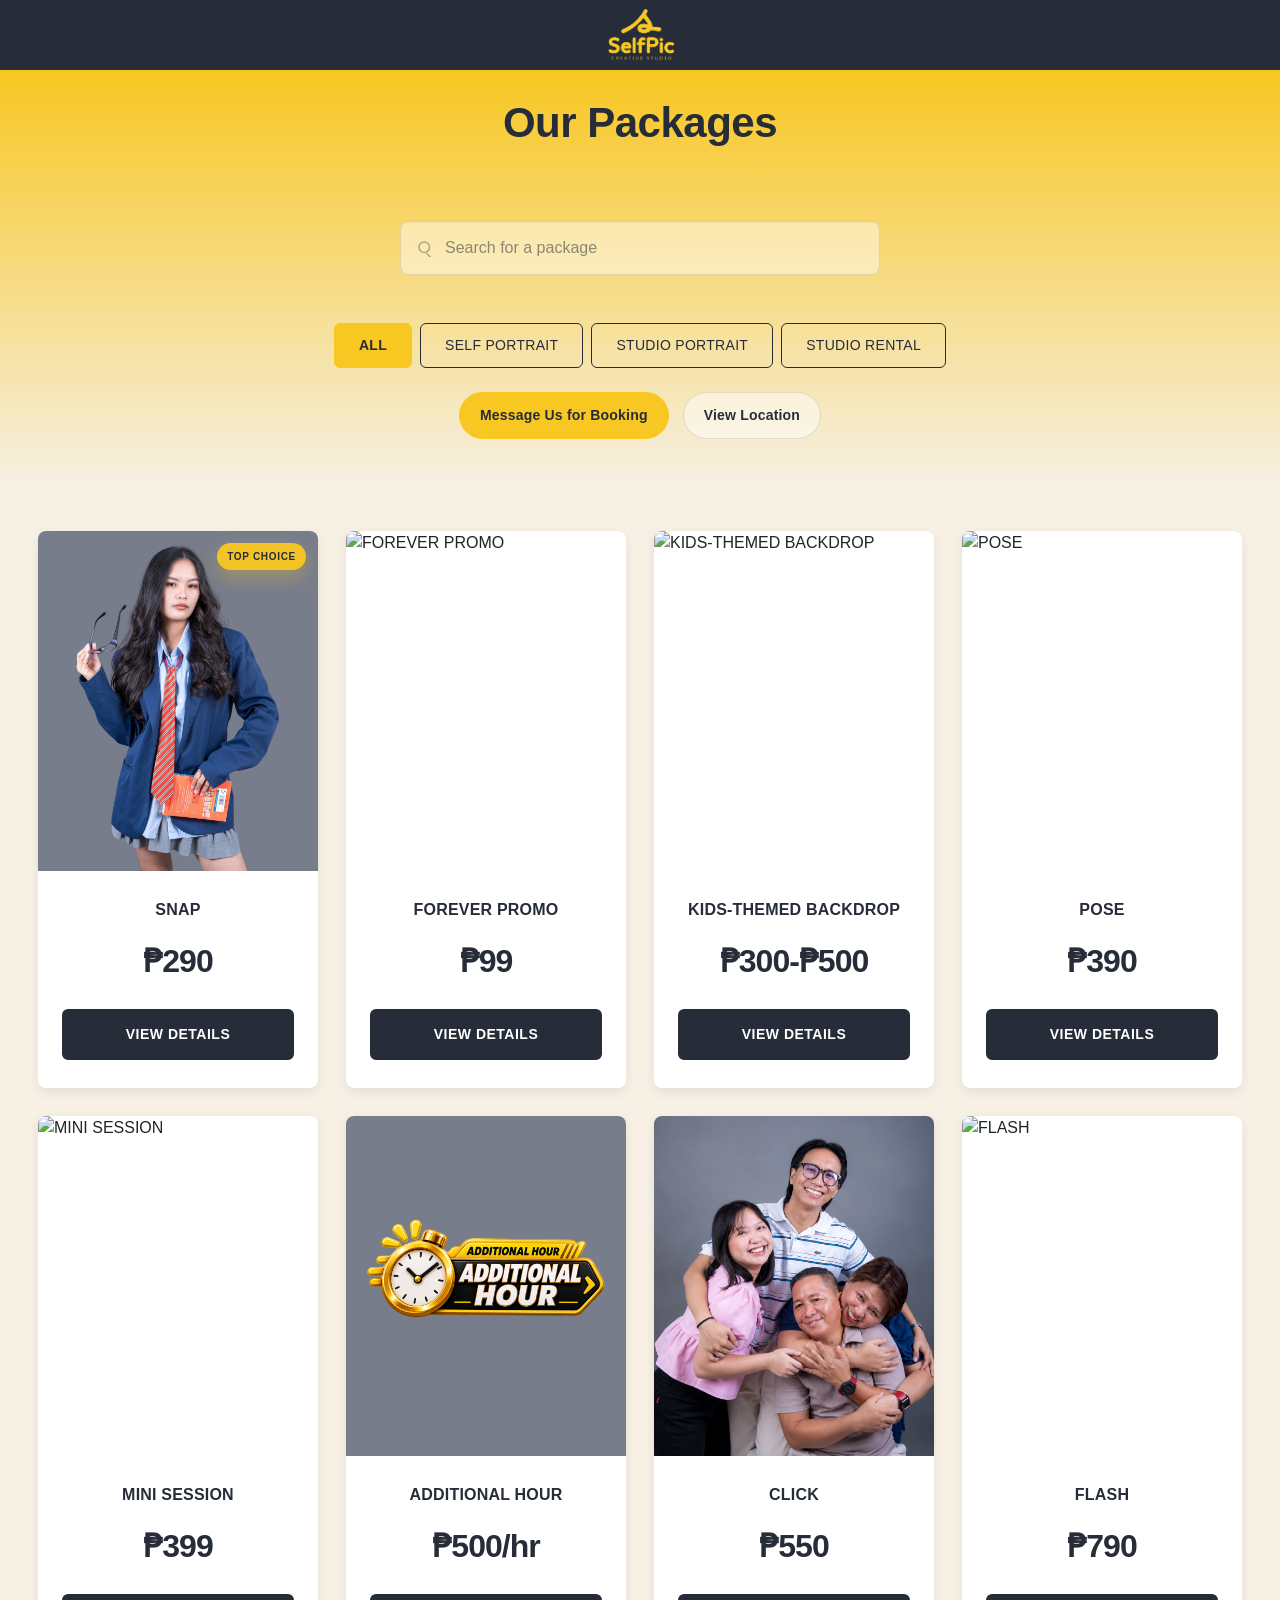
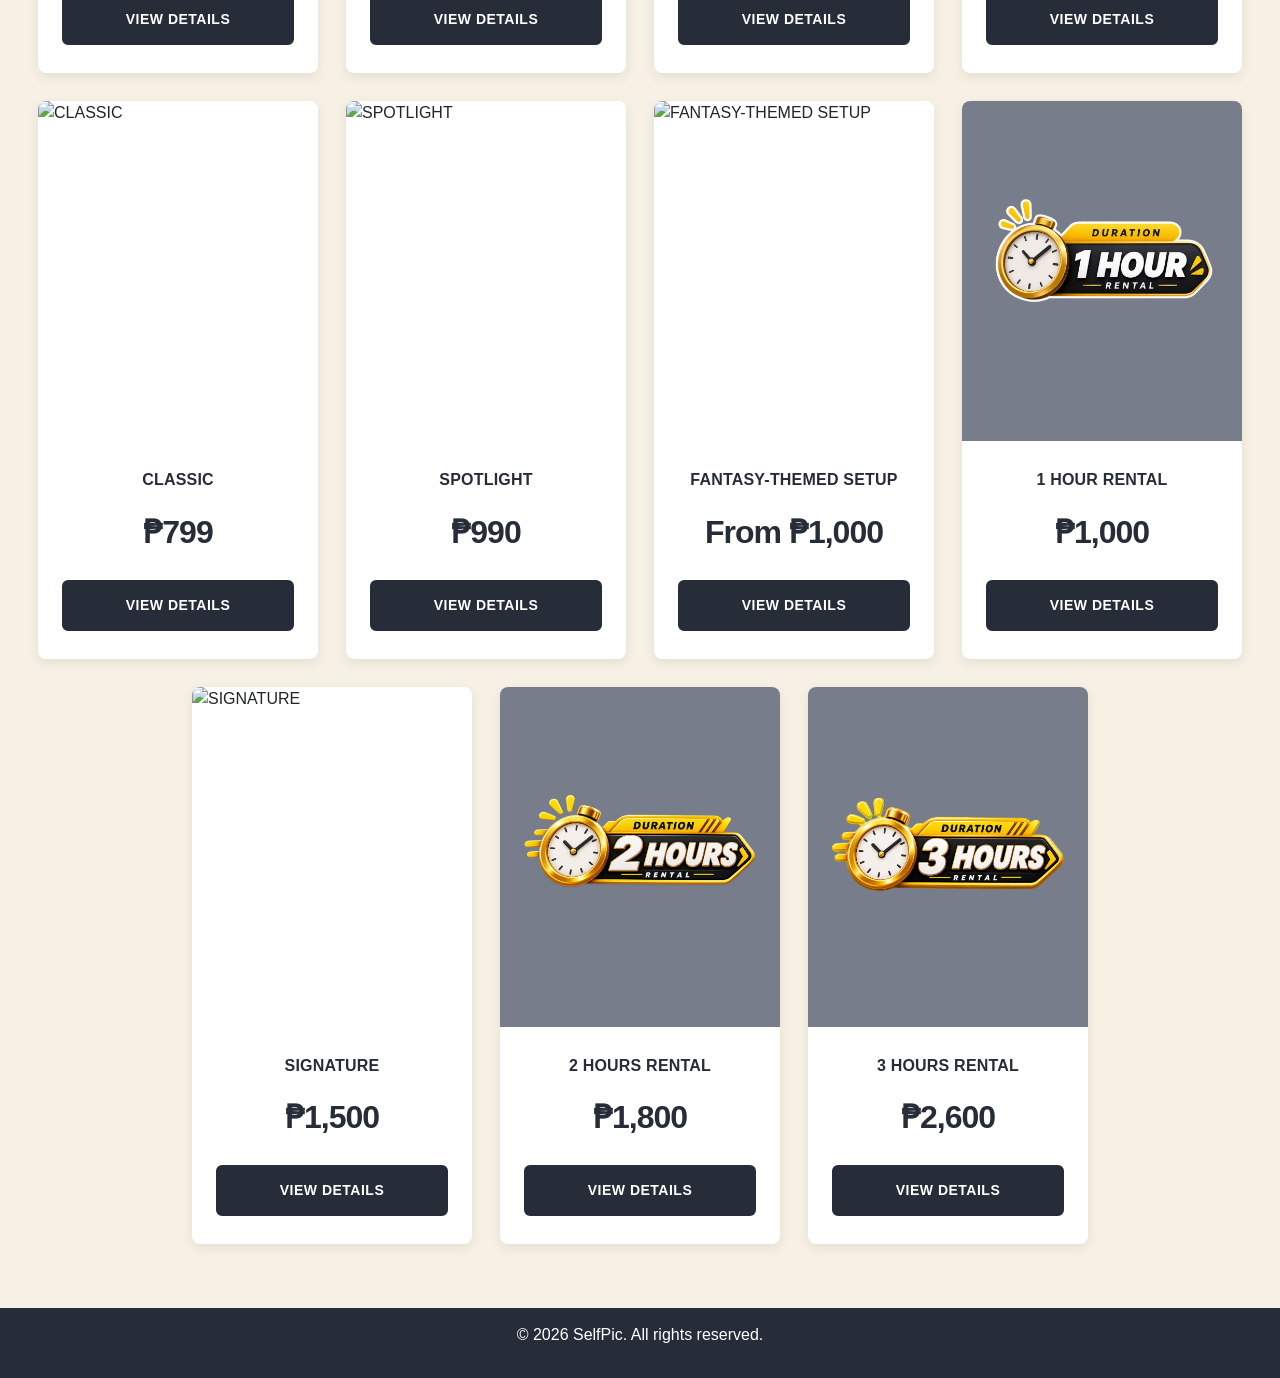
==== commit b4342bfa: "adding all img" ====
--- a/index.html
+++ b/index.html
@@ -97,11 +97,7 @@
       <div class="cards-container" id="cardsContainer">
         <article class="card" data-card-id="1" data-category="selfPortrait">
           <span class="popular-badge">Top Choice</span>
-          <img
-            src="https://www.shutterstock.com/image-photo/powerful-male-lion-stands-proudly-600nw-2630722023.jpg"
-            class="card-img-top"
-            alt="SNAP"
-          />
+          <img src="assets/snap.png" class="card-img-top" alt="SNAP" />
           <div class="card-body">
             <h5 class="card-title">SNAP</h5>
             <div class="card-price">₱290</div>
@@ -514,7 +510,7 @@
         </article>
         <article class="card" data-card-id="12" data-category="studioRental">
           <img
-            src="https://www.shutterstock.com/image-photo/powerful-male-lion-stands-proudly-600nw-2630722023.jpg"
+            src="assets/1hour.png"
             class="card-img-top"
             alt="1 HOUR RENTAL"
           />
@@ -533,7 +529,7 @@
         </article>
         <article class="card" data-card-id="13" data-category="studioRental">
           <img
-            src="https://www.shutterstock.com/image-photo/powerful-male-lion-stands-proudly-600nw-2630722023.jpg"
+            src="assets/2hours.png"
             class="card-img-top"
             alt="2 HOURS RENTAL"
           />
@@ -552,7 +548,7 @@
         </article>
         <article class="card" data-card-id="14" data-category="studioRental">
           <img
-            src="https://www.shutterstock.com/image-photo/powerful-male-lion-stands-proudly-600nw-2630722023.jpg"
+            src="assets/3hours.png"
             class="card-img-top"
             alt="3 HOURS RENTAL"
           />
@@ -571,7 +567,7 @@
         </article>
         <article class="card" data-card-id="15" data-category="studioRental">
           <img
-            src="https://www.shutterstock.com/image-photo/powerful-male-lion-stands-proudly-600nw-2630722023.jpg"
+            src="assets/additionalHour.png"
             class="card-img-top"
             alt="ADDITIONAL HOUR"
           />
@@ -612,11 +608,7 @@
             <div id="modalAdditionalInfo" class="details-extra"></div>
           </div>
           <div class="modal-footer">
-            <button
-              type="button"
-              class="btn btn-secondary modal-close-btn"
-              data-bs-dismiss="modal"
-            >
+            <button type="button" class="btn btn-secondary modal-close-btn" x>
               Close
             </button>
           </div>
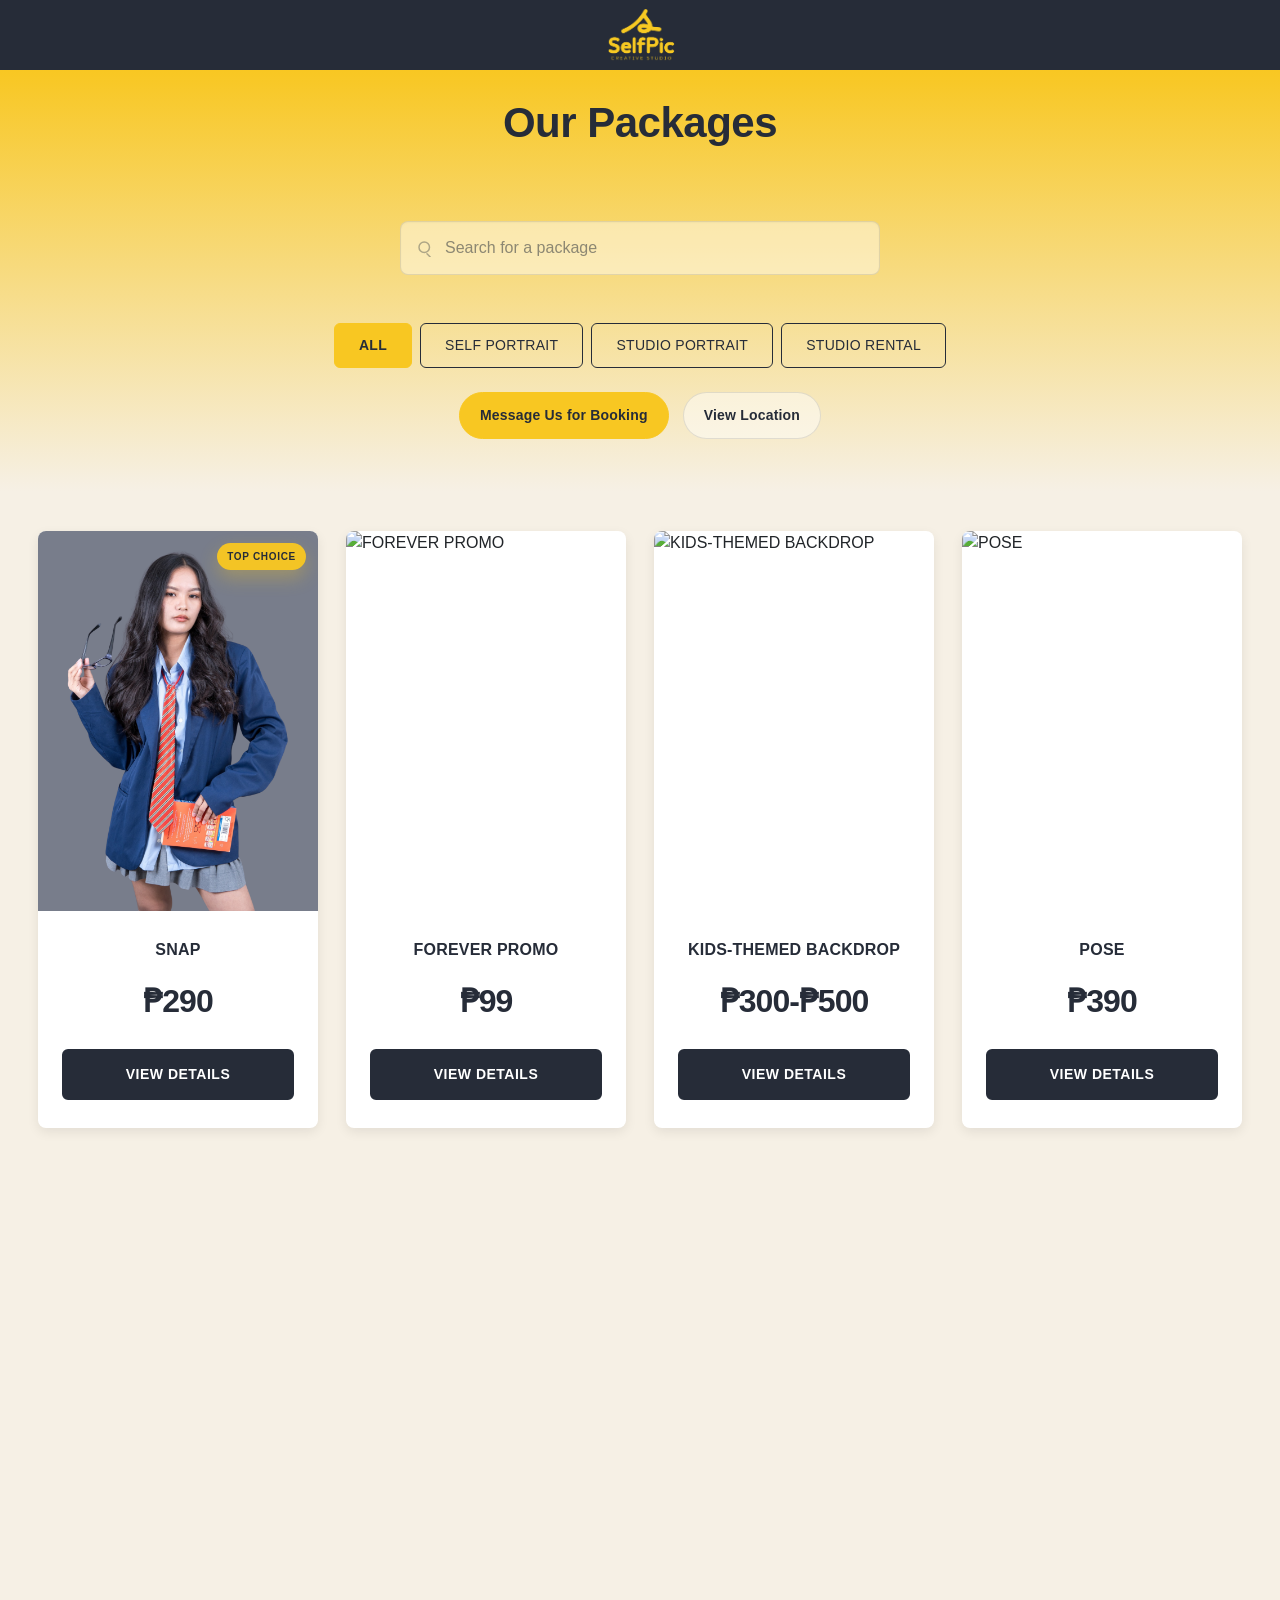
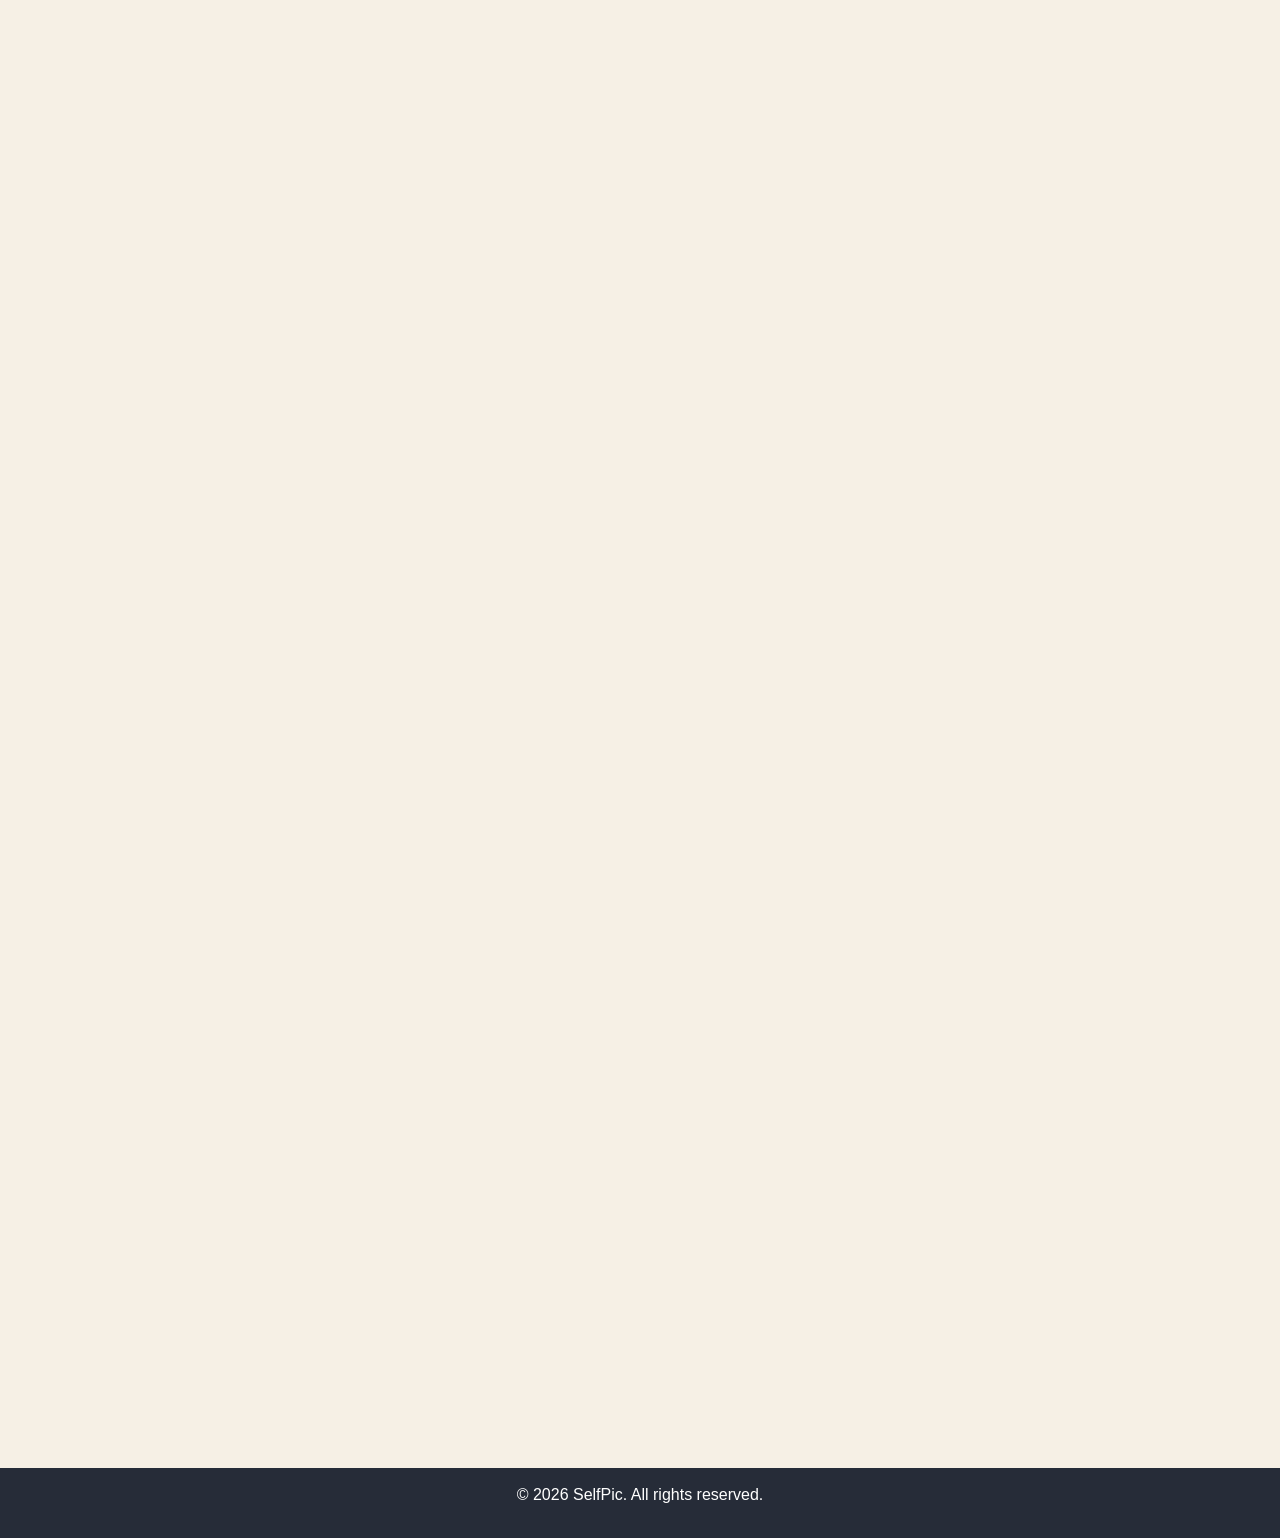
==== commit 14129aae: "fixing button issue" ====
--- a/index.html
+++ b/index.html
@@ -608,7 +608,11 @@
             <div id="modalAdditionalInfo" class="details-extra"></div>
           </div>
           <div class="modal-footer">
-            <button type="button" class="btn btn-secondary modal-close-btn" x>
+            <button
+              type="button"
+              class="btn btn-secondary modal-close-btn"
+              data-bs-dismiss="modal"
+            >
               Close
             </button>
           </div>
--- a/styles.css
+++ b/styles.css
@@ -319,7 +319,7 @@
 
 .card-img-top {
   width: 100%;
-  height: 340px;
+  height: 380px;
   object-fit: cover;
   display: block;
   transition: transform 300ms ease;
@@ -740,7 +740,7 @@
   }
 
   .card-img-top {
-    height: 300px;
+    height: 363px;
   }
 
   .modal-body {
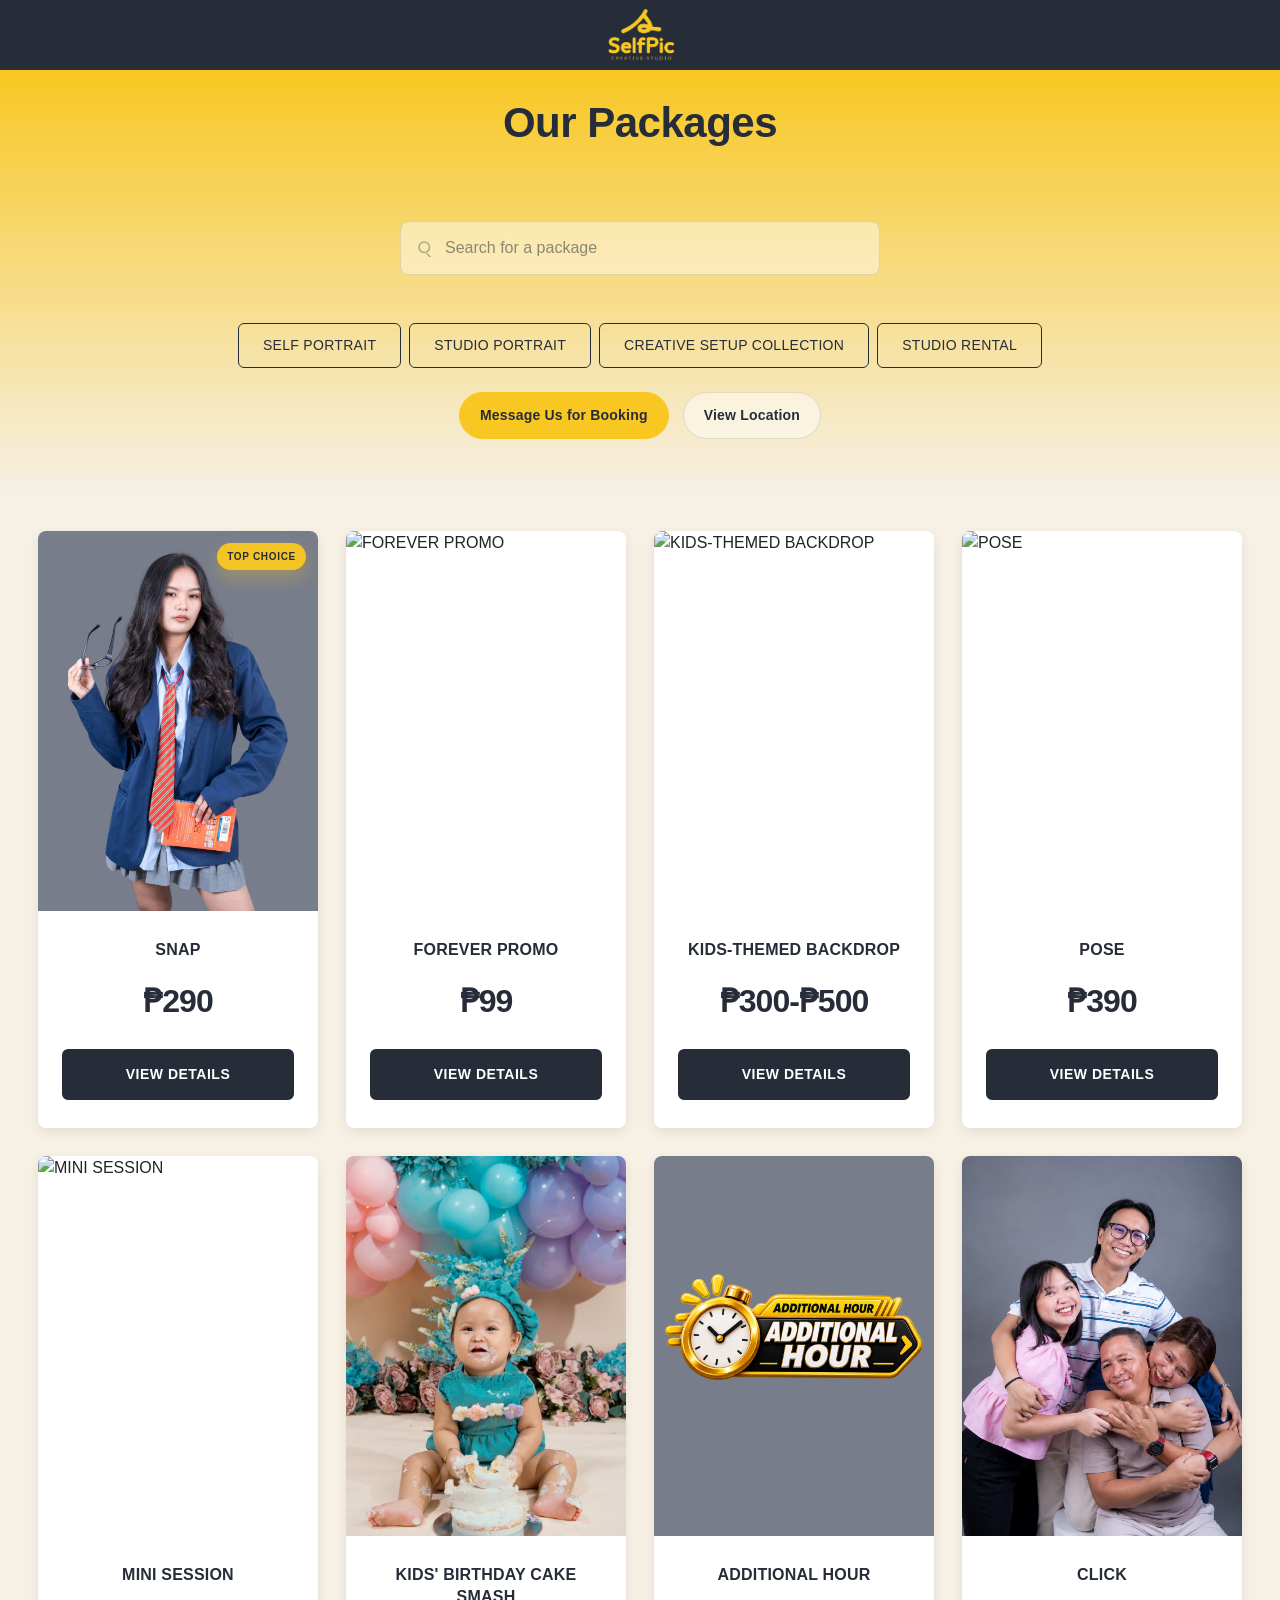
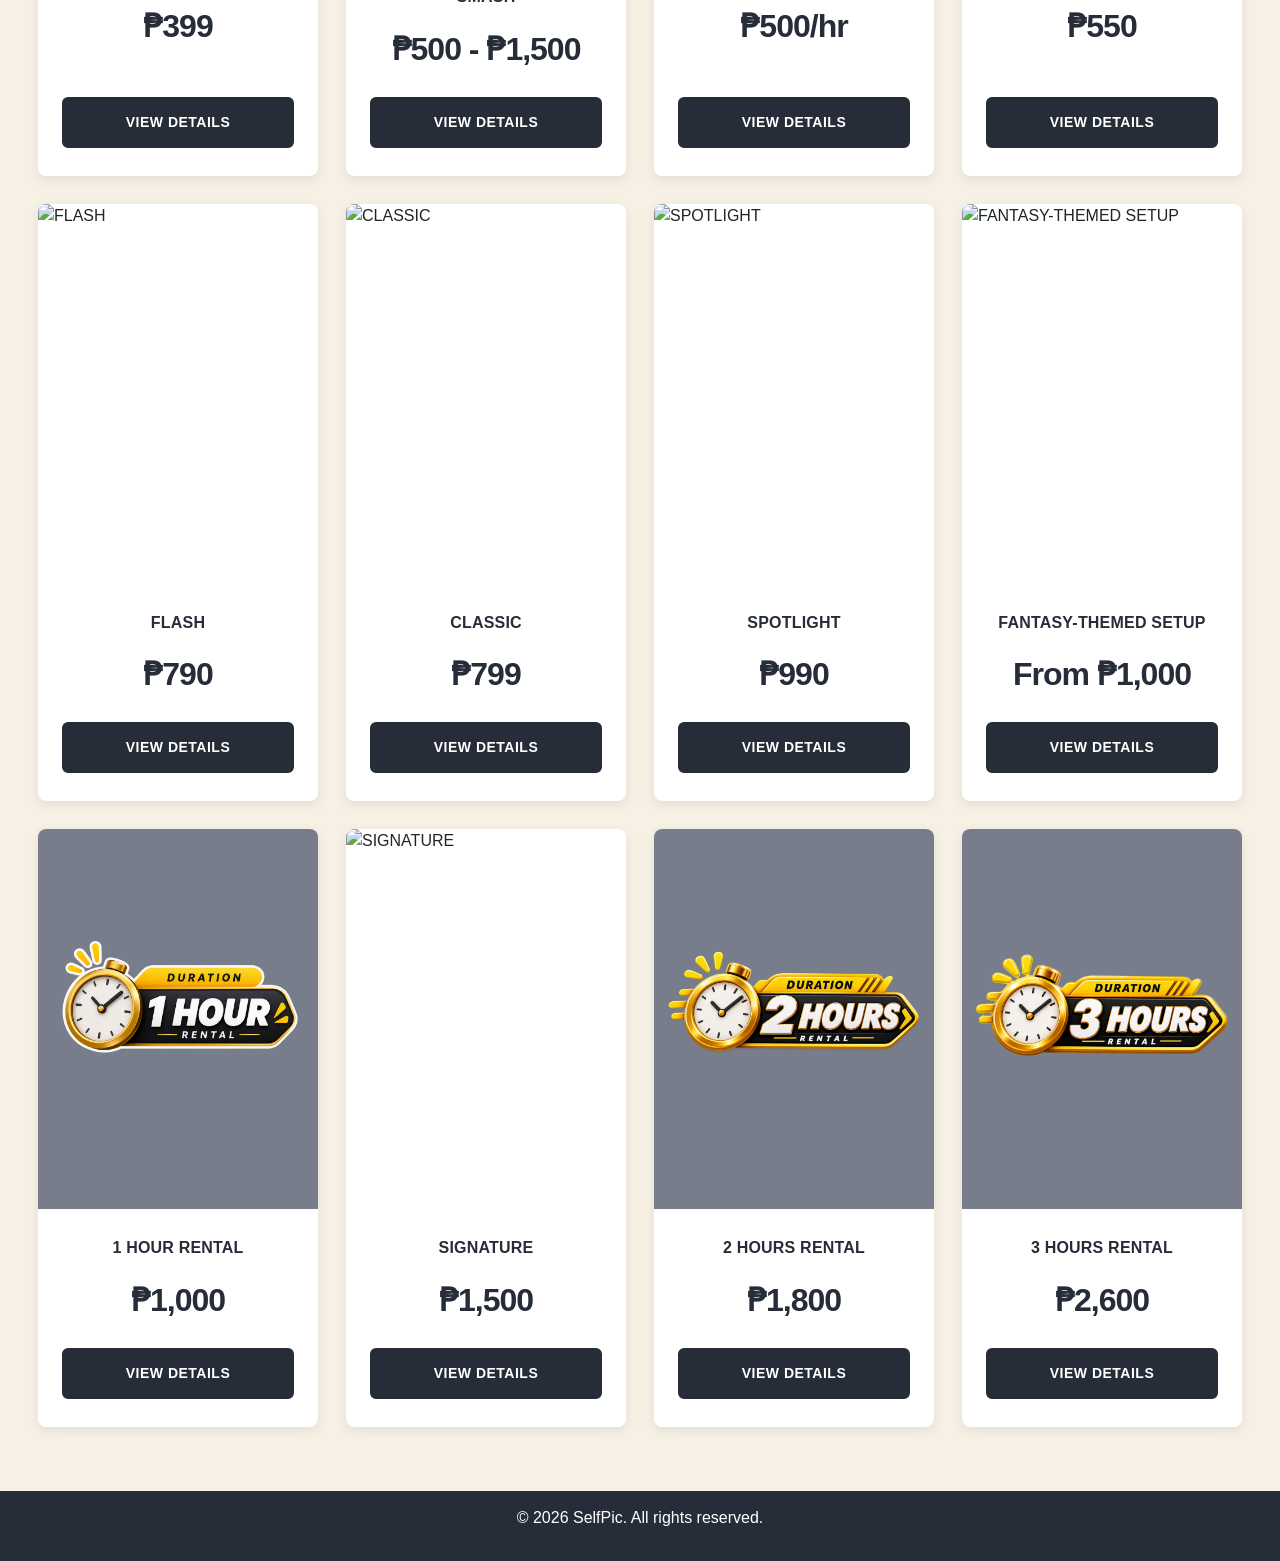
==== commit 30639512: "adding new category named creative setup collection" ====
--- a/index.html
+++ b/index.html
@@ -42,14 +42,14 @@
               <div
                 class="buttons d-none d-lg-flex justify-content-center gap-2 flex-wrap"
               >
-                <button class="category-btn active" data-category="all">
-                  ALL
-                </button>
                 <button class="category-btn" data-category="selfPortrait">
                   Self Portrait
                 </button>
                 <button class="category-btn" data-category="studioPortrait">
                   Studio Portrait
+                </button>
+                <button class="category-btn" data-category="creativeSetupCollection">
+                  Creative Setup Collection
                 </button>
                 <button class="category-btn" data-category="studioRental">
                   Studio Rental
@@ -62,9 +62,12 @@
                   id="categorySelect"
                   aria-label="Select category"
                 >
-                  <option value="all">ALL</option>
+                  <option value="" selected>Select Category Here</option>
                   <option value="selfPortrait">Self Portrait</option>
                   <option value="studioPortrait">Studio Portrait</option>
+                  <option value="creativeSetupCollection">
+                    Creative Setup Collection
+                  </option>
                   <option value="studioRental">Studio Rental</option>
                 </select>
               </div>
@@ -434,7 +437,7 @@
             </div>
           </div>
         </article>
-        <article class="card" data-card-id="10" data-category="studioPortrait">
+        <article class="card" data-card-id="10" data-category="creativeSetupCollection">
           <img
             src="assets/KIDDIE2.jpg"
             class="card-img-top"
@@ -468,7 +471,7 @@
             </div>
           </div>
         </article>
-        <article class="card" data-card-id="11" data-category="studioPortrait">
+        <article class="card" data-card-id="11" data-category="creativeSetupCollection">
           <img
             src="assets/fantasy.jpg"
             class="card-img-top"
@@ -508,7 +511,58 @@
             </div>
           </div>
         </article>
-        <article class="card" data-card-id="12" data-category="studioRental">
+        <article class="card" data-card-id="12" data-category="creativeSetupCollection">
+          <img
+            src="assets/KIDSBIRTHDAY.jpg"
+            class="card-img-top"
+            alt="KIDS' BIRTHDAY CAKE SMASH"
+          />
+          <div class="card-body">
+            <h5 class="card-title">KIDS' BIRTHDAY CAKE SMASH</h5>
+            <div class="card-price">₱500 - ₱1,500</div>
+            <button class="card-btn" type="button">View Details</button>
+            <ul class="card-features d-none">
+              <li>Make their special milestone extra sweet</li>
+              <li>Add-on: ₱500 | 30 minutes</li>
+              <li>For clients who already have a themed backdrop</li>
+              <li>All soft copies — enhanced</li>
+              <li>Different setup: ₱1,500 | 1-hour shoot</li>
+              <li>Theme inspiration of your choice</li>
+            </ul>
+            <div class="card-extra d-none">
+              <div class="detail-block">
+                <h6>ADD-ON</h6>
+                <ul>
+                  <li>₱500 | 30 minutes</li>
+                  <li>For clients who already have a themed backdrop</li>
+                  <li>All soft copies — Enhanced</li>
+                </ul>
+              </div>
+              <div class="detail-block">
+                <h6>DIFFERENT SETUP</h6>
+                <ul>
+                  <li>₱1,500 | 1 hour shoot</li>
+                  <li>Take all soft copies — Enhanced</li>
+                  <li>Theme inspiration of your choice</li>
+                </ul>
+              </div>
+              <div class="detail-block">
+                <h6>PLEASE NOTE</h6>
+                <ul>
+                  <li>Cake is not included.</li>
+                  <li>
+                    Please book 5–7 days before your preferred shoot date to
+                    allow enough time to prepare your setup.
+                  </li>
+                </ul>
+              </div>
+              <div class="detail-block">
+                <p>Let's make their birthday memories extra sweet!</p>
+              </div>
+            </div>
+          </div>
+        </article>
+        <article class="card" data-card-id="13" data-category="studioRental">
           <img
             src="assets/1hour.png"
             class="card-img-top"
@@ -527,7 +581,7 @@
             </ul>
           </div>
         </article>
-        <article class="card" data-card-id="13" data-category="studioRental">
+        <article class="card" data-card-id="14" data-category="studioRental">
           <img
             src="assets/2hours.png"
             class="card-img-top"
@@ -546,7 +600,7 @@
             </ul>
           </div>
         </article>
-        <article class="card" data-card-id="14" data-category="studioRental">
+        <article class="card" data-card-id="15" data-category="studioRental">
           <img
             src="assets/3hours.png"
             class="card-img-top"
@@ -565,7 +619,7 @@
             </ul>
           </div>
         </article>
-        <article class="card" data-card-id="15" data-category="studioRental">
+        <article class="card" data-card-id="16" data-category="studioRental">
           <img
             src="assets/additionalHour.png"
             class="card-img-top"
@@ -675,6 +729,21 @@
         </ul>
       </div>
       <div
+        data-booking-category="creativeSetupCollection"
+        data-booking-label="Creative Setup Collection"
+      >
+        <ul>
+          <li>
+            Creative setup packages are subject to availability and may require
+            advance booking.
+          </li>
+          <li>
+            All enhanced digital copies will be delivered via Google Drive (1-2
+            Days).
+          </li>
+        </ul>
+      </div>
+      <div
         data-booking-category="studioRental"
         data-booking-label="Studio Rental"
       >
--- a/styles.css
+++ b/styles.css
@@ -645,12 +645,12 @@
     width: 100%;
     max-width: 300px;
     flex-shrink: 0;
-    scroll-snap-align: start;
+    scroll-snap-align: center;
   }
 
   .cards-container {
     gap: 24px;
-    padding: 32px 16px;
+    padding: 32px calc(50% - 150px);
     overflow-x: auto;
     overflow-y: hidden;
     scroll-behavior: smooth;
@@ -661,6 +661,10 @@
     scroll-snap-type: x proximity;
   }
 
+  .cards-container.filtered-single {
+    justify-content: flex-start;
+  }
+
   .cards-container::-webkit-scrollbar {
     height: 6px;
   }
@@ -728,11 +732,16 @@
     width: 280px;
     max-width: 280px;
     flex-shrink: 0;
+    scroll-snap-align: center;
   }
 
   .cards-container {
     gap: 20px;
-    padding: 24px 12px;
+    padding: 24px calc(50% - 140px);
+  }
+
+  .cards-container.filtered-single {
+    justify-content: flex-start;
   }
 
   .card-body {
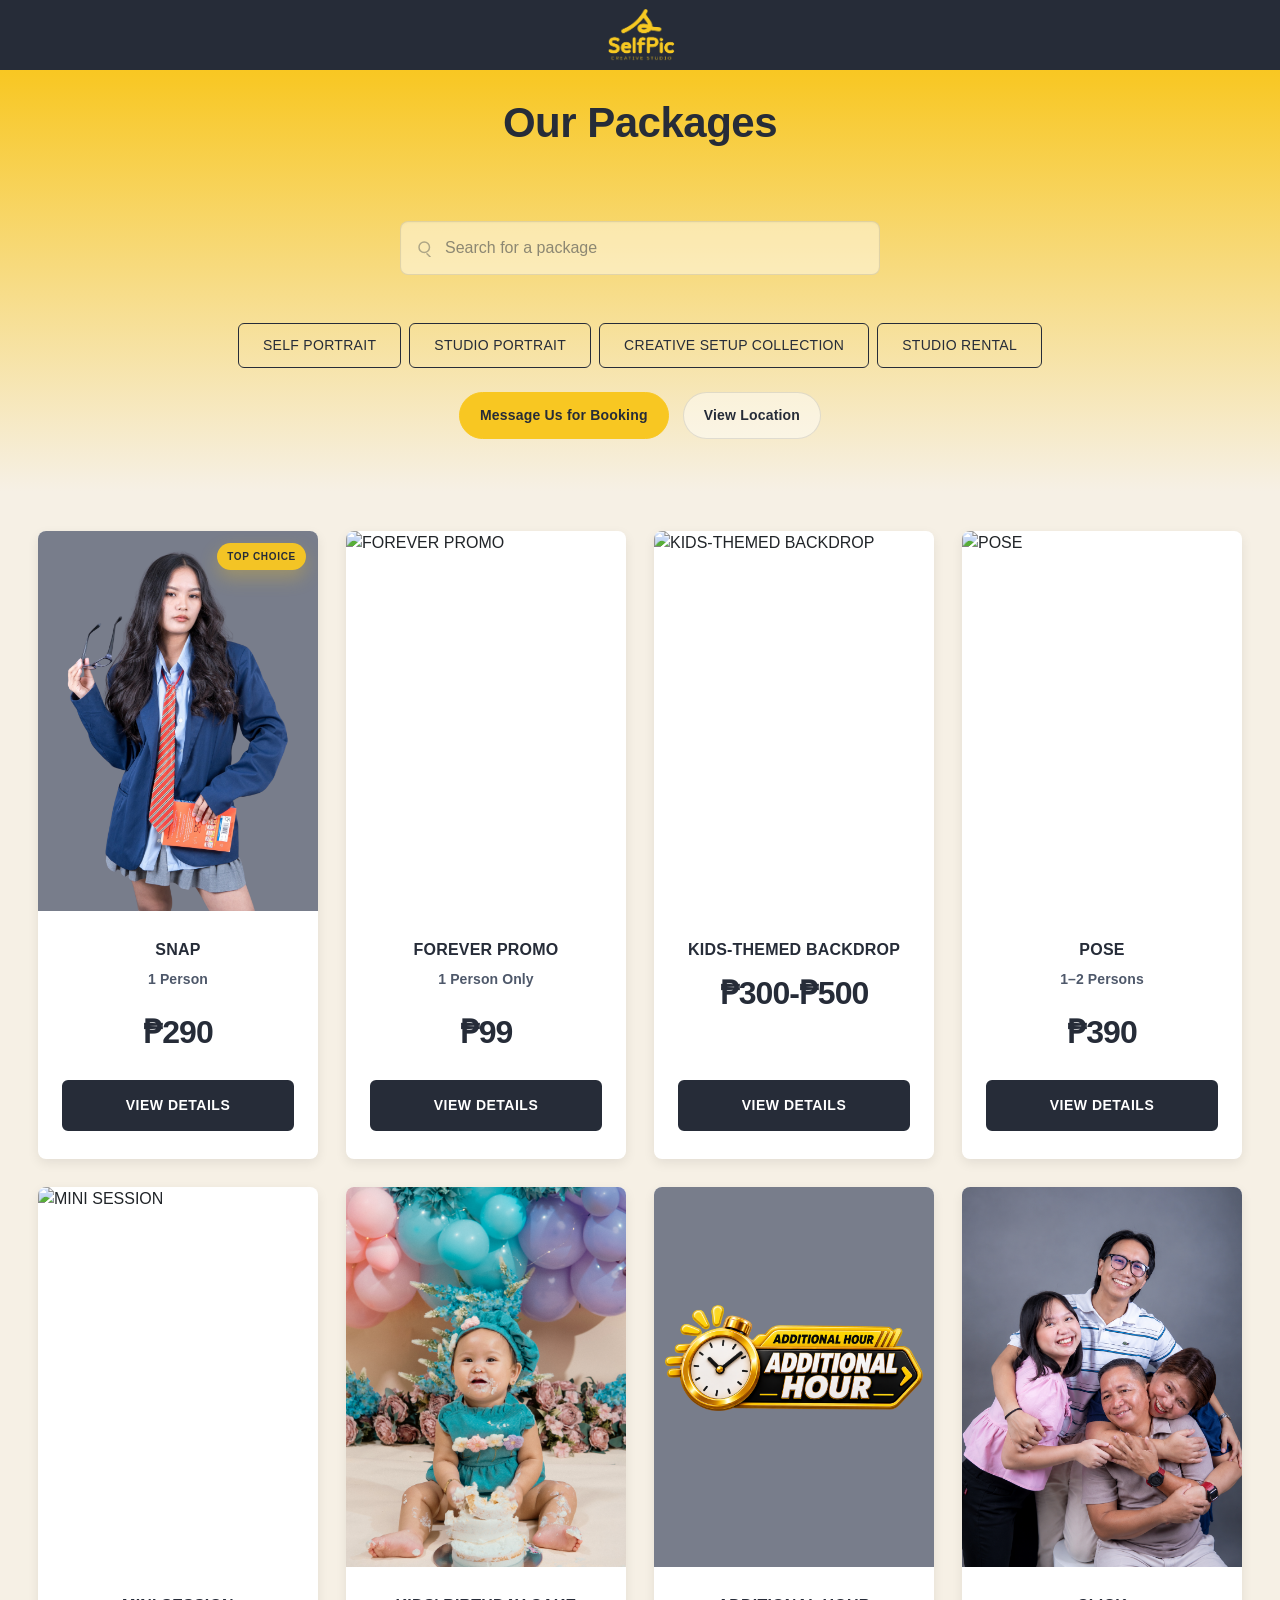
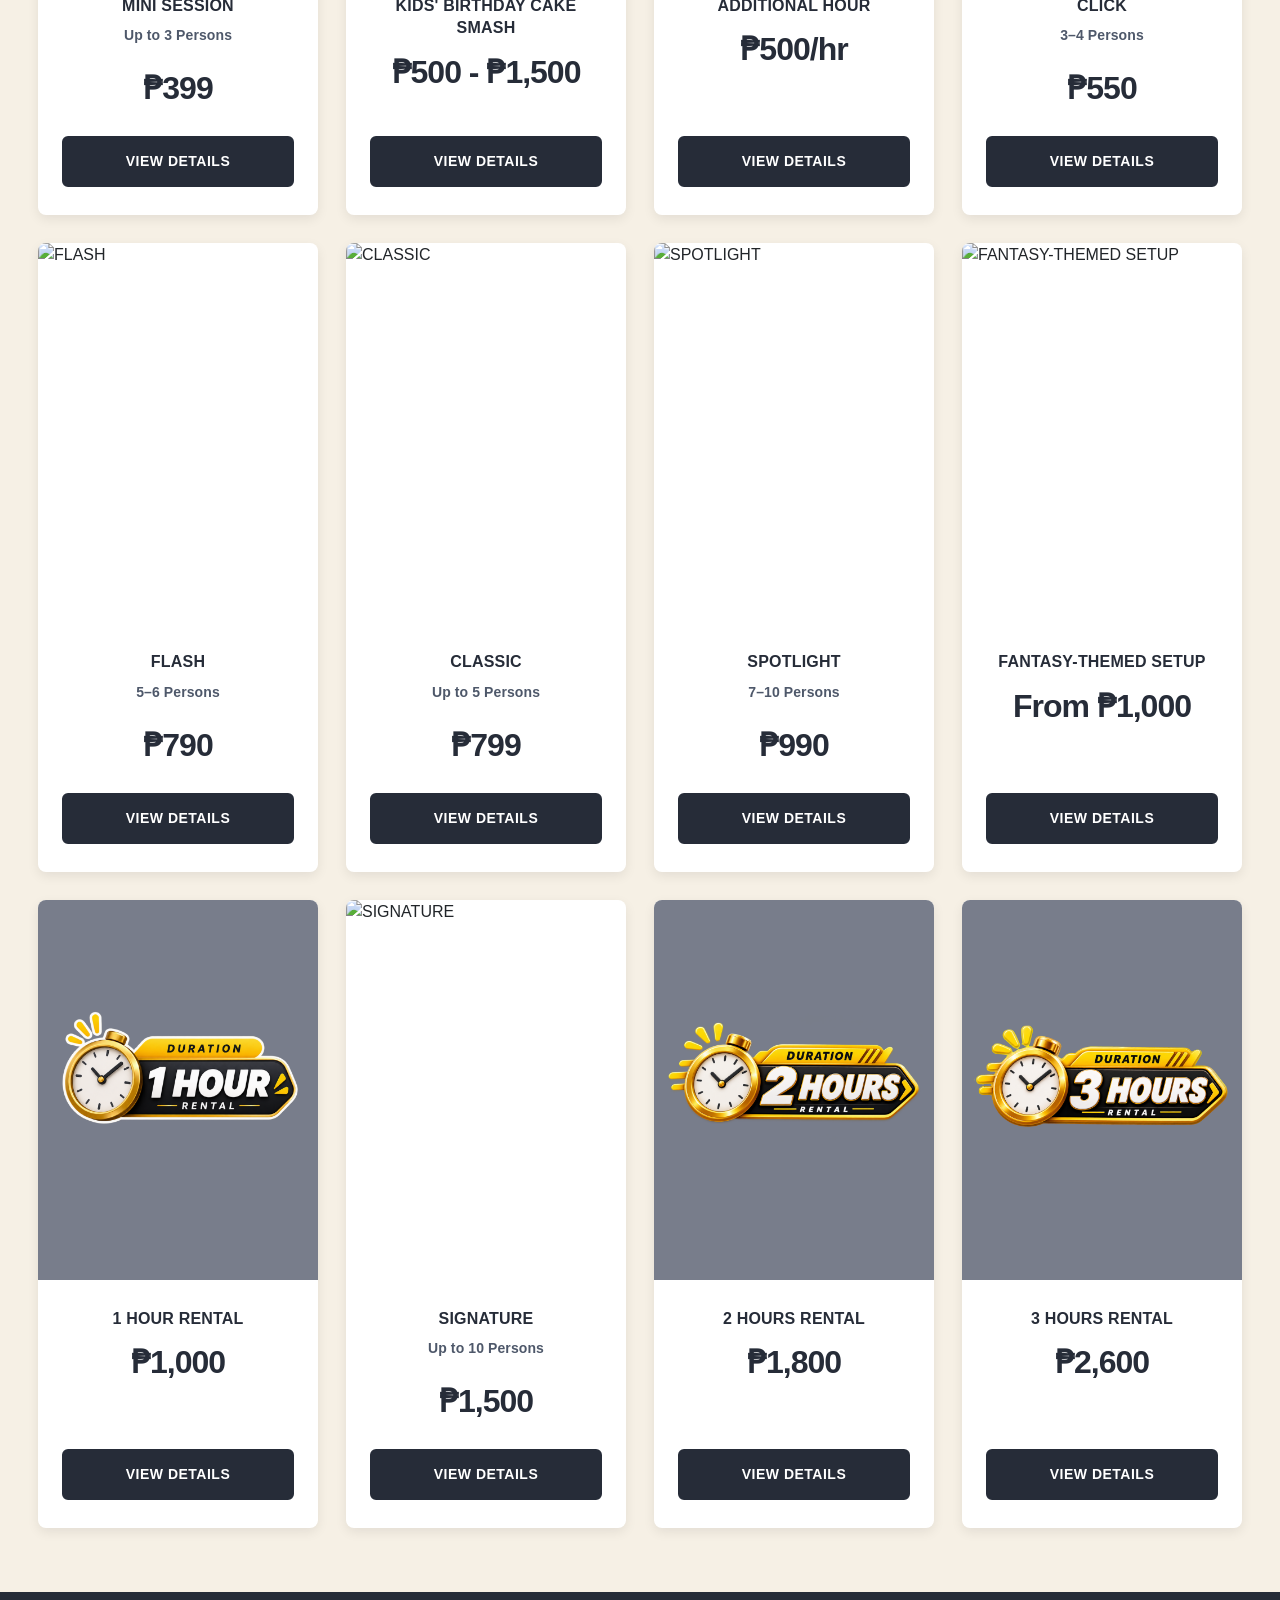
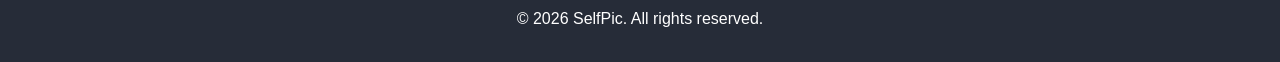
==== commit fd36eeb6: "arranging the info in viewing details" ====
--- a/index.html
+++ b/index.html
@@ -655,11 +655,13 @@
           </div>
           <div class="modal-body">
             <div class="details-price" id="modalPrice"></div>
-            <div class="detail-block">
-              <h6>Package Includes:</h6>
-              <ul id="modalFeatures"></ul>
-            </div>
-            <div id="modalAdditionalInfo" class="details-extra"></div>
+            <div class="details-layout">
+              <div class="detail-block detail-block-package">
+                <h6>Package Includes:</h6>
+                <ul id="modalFeatures"></ul>
+              </div>
+              <div id="modalAdditionalInfo" class="details-extra"></div>
+            </div>
           </div>
           <div class="modal-footer">
             <button
@@ -684,7 +686,7 @@
           <div class="modal-body">
             <div id="bookingImportantText" class="important-message"></div>
           </div>
-          <div class="modal-footer">
+          <div class="modal-footer booking-modal-footer">
             <button
               type="button"
               class="btn btn-secondary modal-close-btn"
@@ -692,6 +694,13 @@
               id="bookingContinueBtn"
             >
               Continue
+            </button>
+            <button
+              type="button"
+              class="btn modal-back-btn"
+              data-bs-dismiss="modal"
+            >
+              Back
             </button>
           </div>
         </div>
--- a/styles.css
+++ b/styles.css
@@ -341,9 +341,18 @@
   font-weight: 600;
   font-size: 16px;
   color: #262c38;
-  margin-bottom: 16px;
+  margin-bottom: 8px;
   line-height: 1.4;
   letter-spacing: 0.2px;
+}
+
+.card-capacity {
+  text-align: center;
+  color: #4e586a;
+  font-size: 14px;
+  font-weight: 600;
+  margin-bottom: 18px;
+  letter-spacing: 0.1px;
 }
 
 .card-price {
@@ -409,14 +418,25 @@
 }
 
 .modal-body {
-  max-height: 60vh;
+  max-height: 70vh;
   overflow-y: auto;
   padding: 32px;
   background-color: #fcf7e7;
 }
 
+.details-layout {
+  display: grid;
+  grid-template-columns: minmax(0, 0.9fr) minmax(0, 1.7fr);
+  gap: 24px;
+  align-items: start;
+}
+
 .detail-block {
-  margin-top: 20px;
+  margin-top: 0;
+}
+
+.detail-block-package {
+  margin-top: 0;
 }
 
 .detail-block:first-of-type {
@@ -435,6 +455,7 @@
   position: relative;
   color: #333;
   line-height: 1.6;
+  font-size: 15px;
 }
 
 .modal-body li:before {
@@ -456,14 +477,20 @@
 
 .details-extra {
   display: grid;
-  gap: 18px;
-  margin-top: 26px;
+  grid-template-columns: repeat(2, minmax(0, 1fr));
+  gap: 18px 28px;
+  align-items: start;
+  margin-top: 0;
+}
+
+.details-extra .detail-block {
+  margin-top: 0;
 }
 
 .modal-body h6 {
   color: #262c38;
   font-weight: 700;
-  font-size: 14px;
+  font-size: 16px;
   text-transform: uppercase;
   letter-spacing: 0.5px;
   margin: 0 0 16px 0;
@@ -478,6 +505,11 @@
   align-items: center;
 }
 
+.booking-modal-footer {
+  flex-direction: column;
+  gap: 12px;
+}
+
 .important-message {
   padding: 8px 0;
 }
@@ -546,6 +578,27 @@
   min-height: 52px;
 }
 
+.modal-back-btn {
+  width: 100%;
+  max-width: 100%;
+  padding: 14px 24px;
+  border-radius: 8px;
+  font-weight: 600;
+  min-height: 52px;
+  background-color: transparent;
+  border: 1.5px solid #262c38;
+  color: #262c38;
+  transition: all 200ms ease;
+}
+
+.modal-back-btn:hover {
+  background-color: rgba(38, 44, 56, 0.05);
+  border-color: #262c38;
+  color: #262c38;
+  transform: translateY(-2px);
+  box-shadow: 0 10px 18px rgba(38, 44, 56, 0.08);
+}
+
 @media (max-width: 767px) {
   .modal-footer {
     padding: 16px;
@@ -585,6 +638,11 @@
   .modal-content {
     border-radius: 0;
     min-height: 100vh;
+  }
+
+  .details-layout,
+  .details-extra {
+    grid-template-columns: 1fr;
   }
 
   .modal-footer {
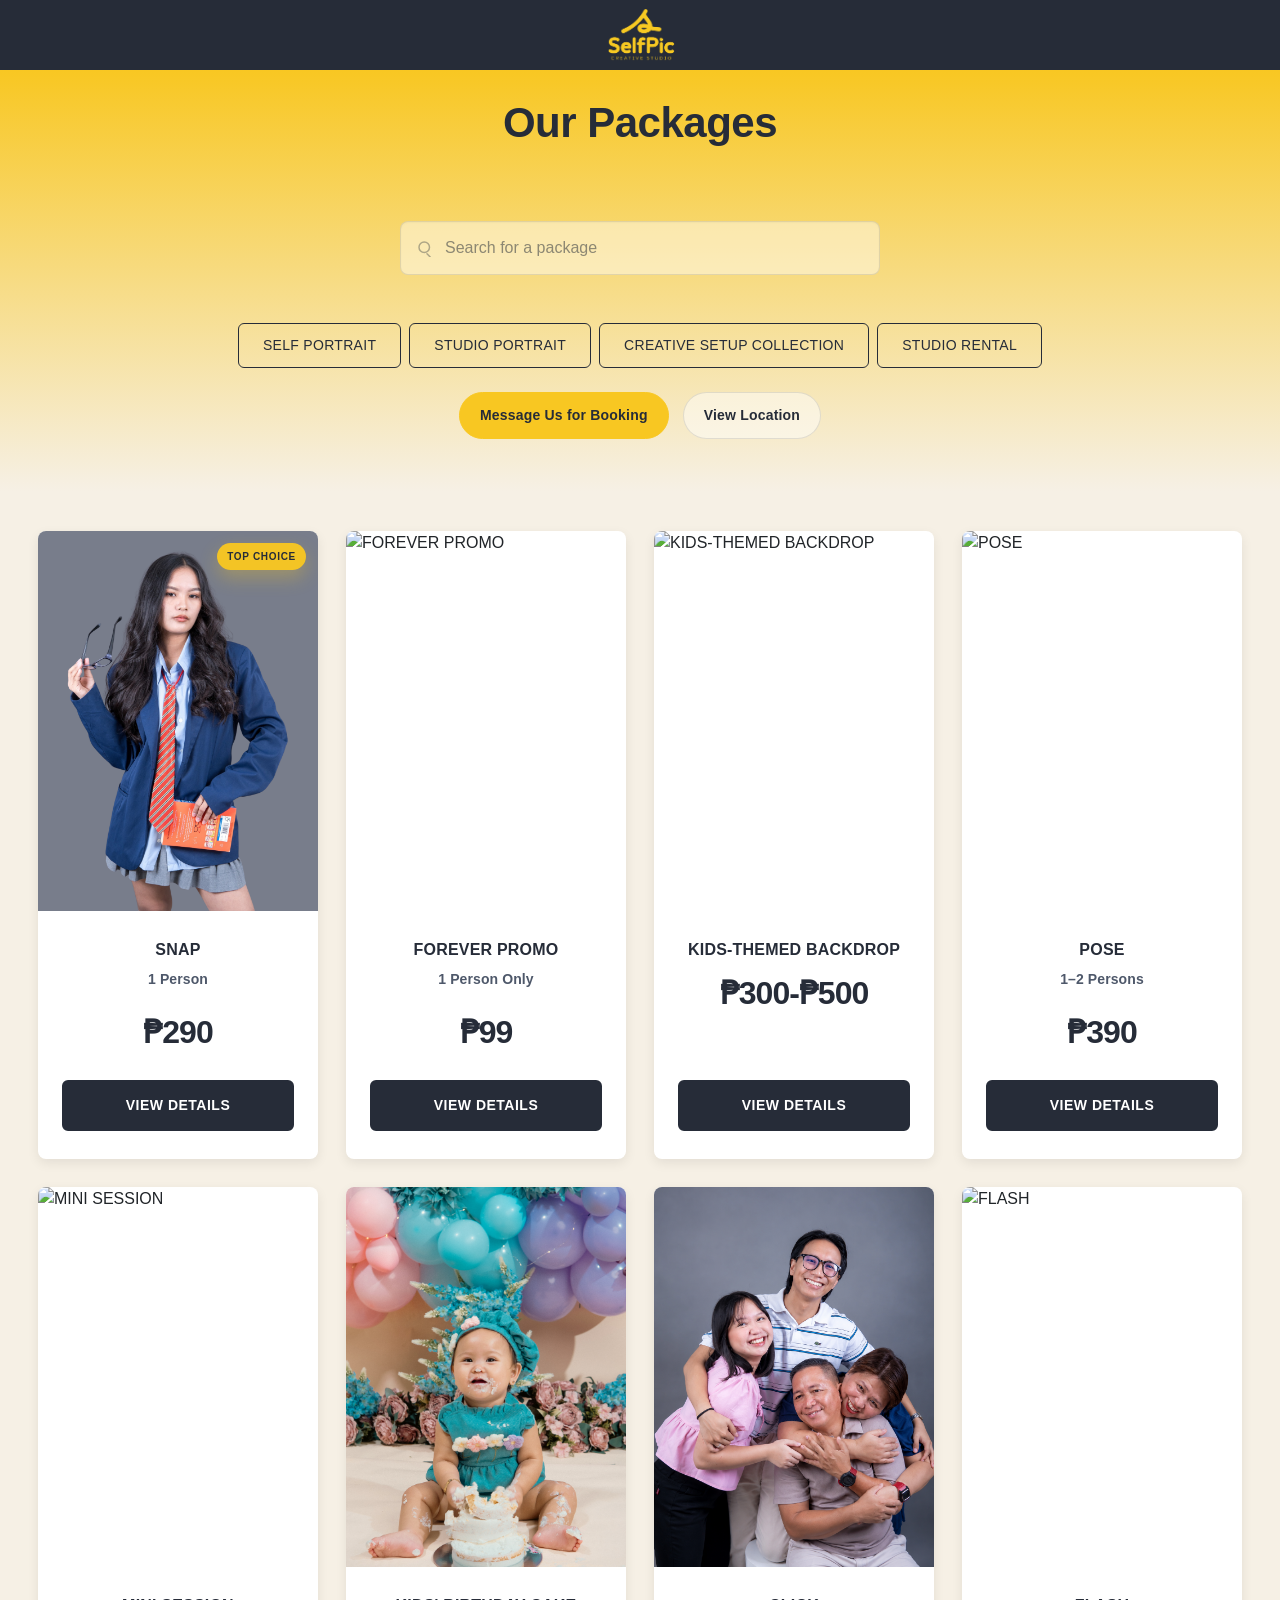
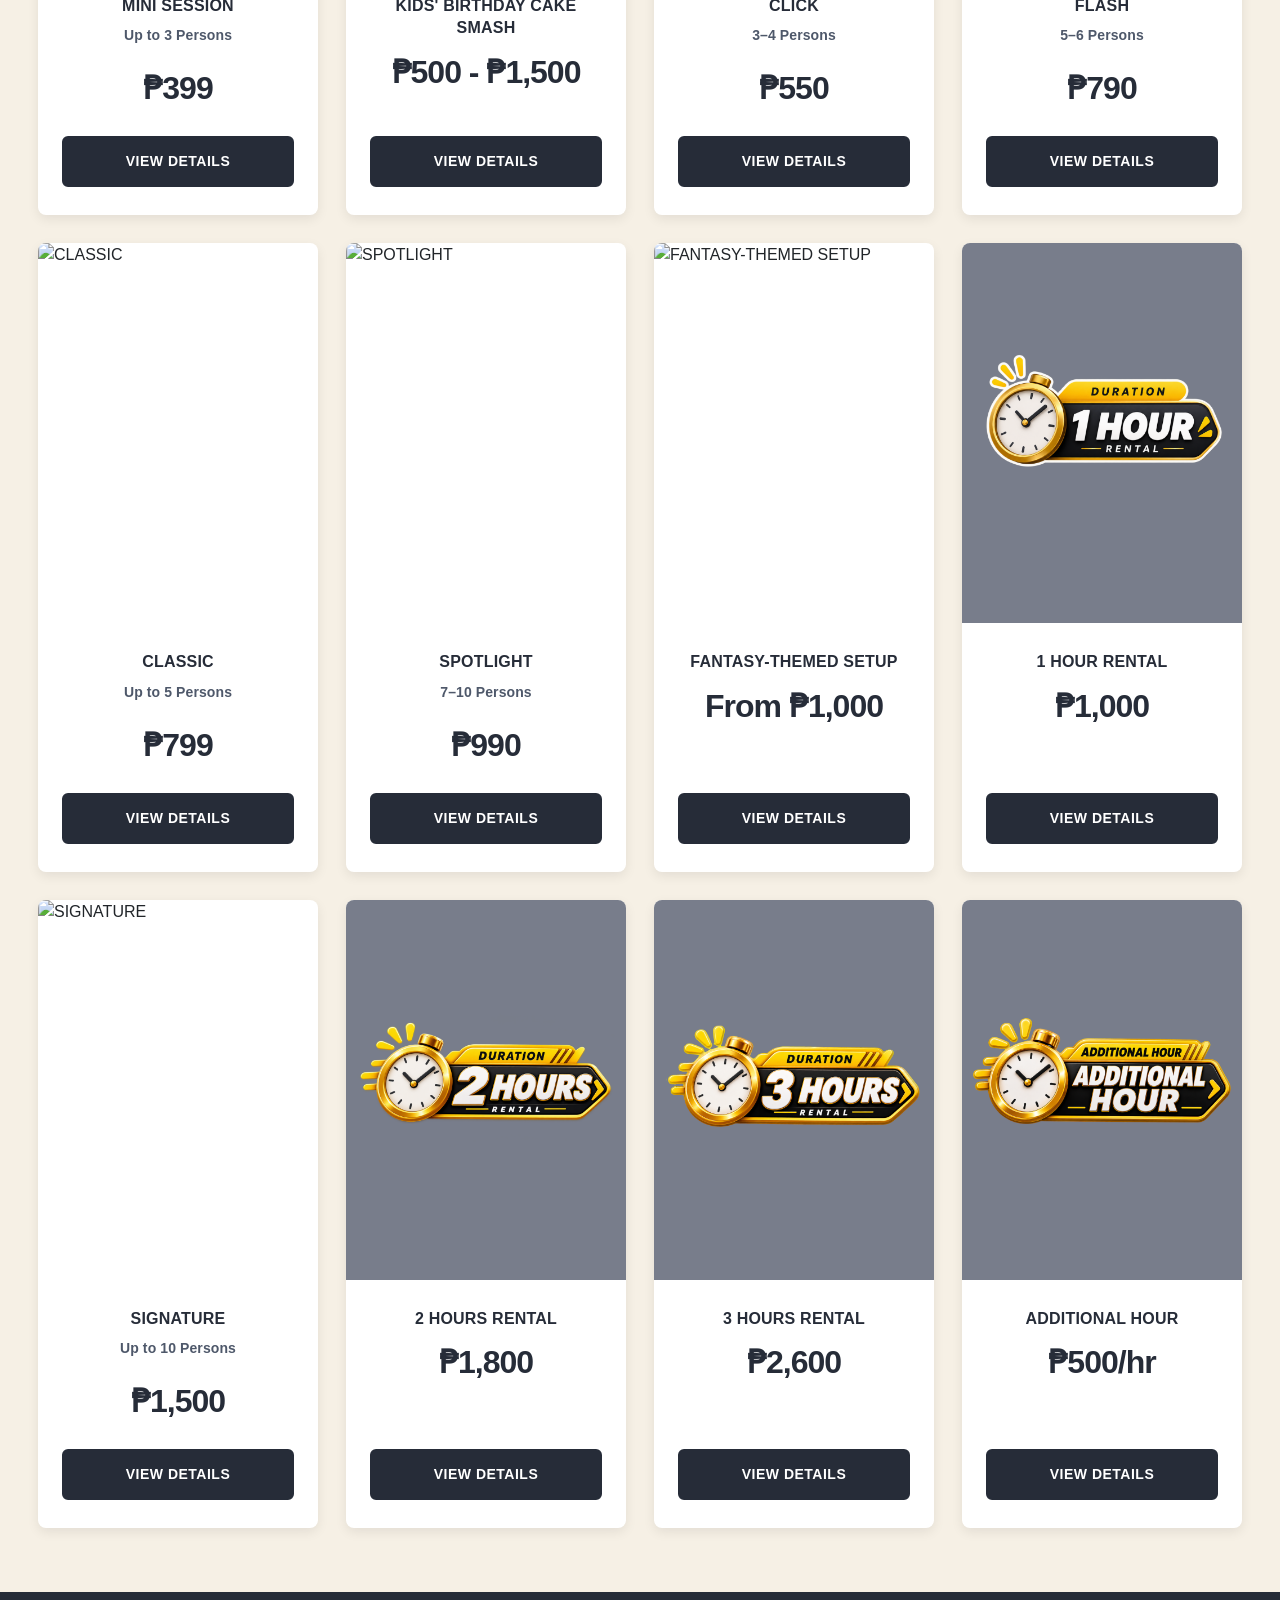
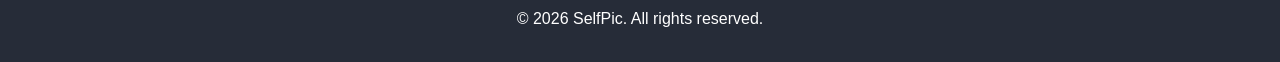
==== commit c9526716: "update selfpic potrait view details" ====
--- a/index.html
+++ b/index.html
@@ -121,7 +121,6 @@
                   <li>Additional 10 Minutes — ₱100</li>
                   <li>Additional Person — ₱100 per person</li>
                   <li>Additional Backdrop Color — ₱150</li>
-                  <li>Studio Creative Set-up — ₱200</li>
                 </ul>
               </div>
               <div class="detail-block">
@@ -158,7 +157,6 @@
                   <li>Additional 10 Minutes — ₱100</li>
                   <li>Additional Person — ₱100 per person</li>
                   <li>Additional Backdrop Color — ₱150</li>
-                  <li>Studio Creative Set-up — ₱200</li>
                 </ul>
               </div>
               <div class="detail-block">
@@ -195,7 +193,6 @@
                   <li>Additional 10 Minutes — ₱100</li>
                   <li>Additional Person — ₱100 per person</li>
                   <li>Additional Backdrop Color — ₱150</li>
-                  <li>Studio Creative Set-up — ₱200</li>
                 </ul>
               </div>
               <div class="detail-block">
@@ -232,7 +229,6 @@
                   <li>Additional 10 Minutes — ₱100</li>
                   <li>Additional Person — ₱100 per person</li>
                   <li>Additional Backdrop Color — ₱150</li>
-                  <li>Studio Creative Set-up — ₱200</li>
                 </ul>
               </div>
               <div class="detail-block">
@@ -273,7 +269,6 @@
                   <li>Additional 10 Minutes — ₱100</li>
                   <li>Additional Person — ₱100 per person</li>
                   <li>Additional Backdrop Color — ₱150</li>
-                  <li>Studio Creative Set-up — ₱200</li>
                 </ul>
               </div>
               <div class="detail-block">
@@ -530,14 +525,6 @@
               <li>Theme inspiration of your choice</li>
             </ul>
             <div class="card-extra d-none">
-              <div class="detail-block">
-                <h6>ADD-ON</h6>
-                <ul>
-                  <li>₱500 | 30 minutes</li>
-                  <li>For clients who already have a themed backdrop</li>
-                  <li>All soft copies — Enhanced</li>
-                </ul>
-              </div>
               <div class="detail-block">
                 <h6>DIFFERENT SETUP</h6>
                 <ul>
